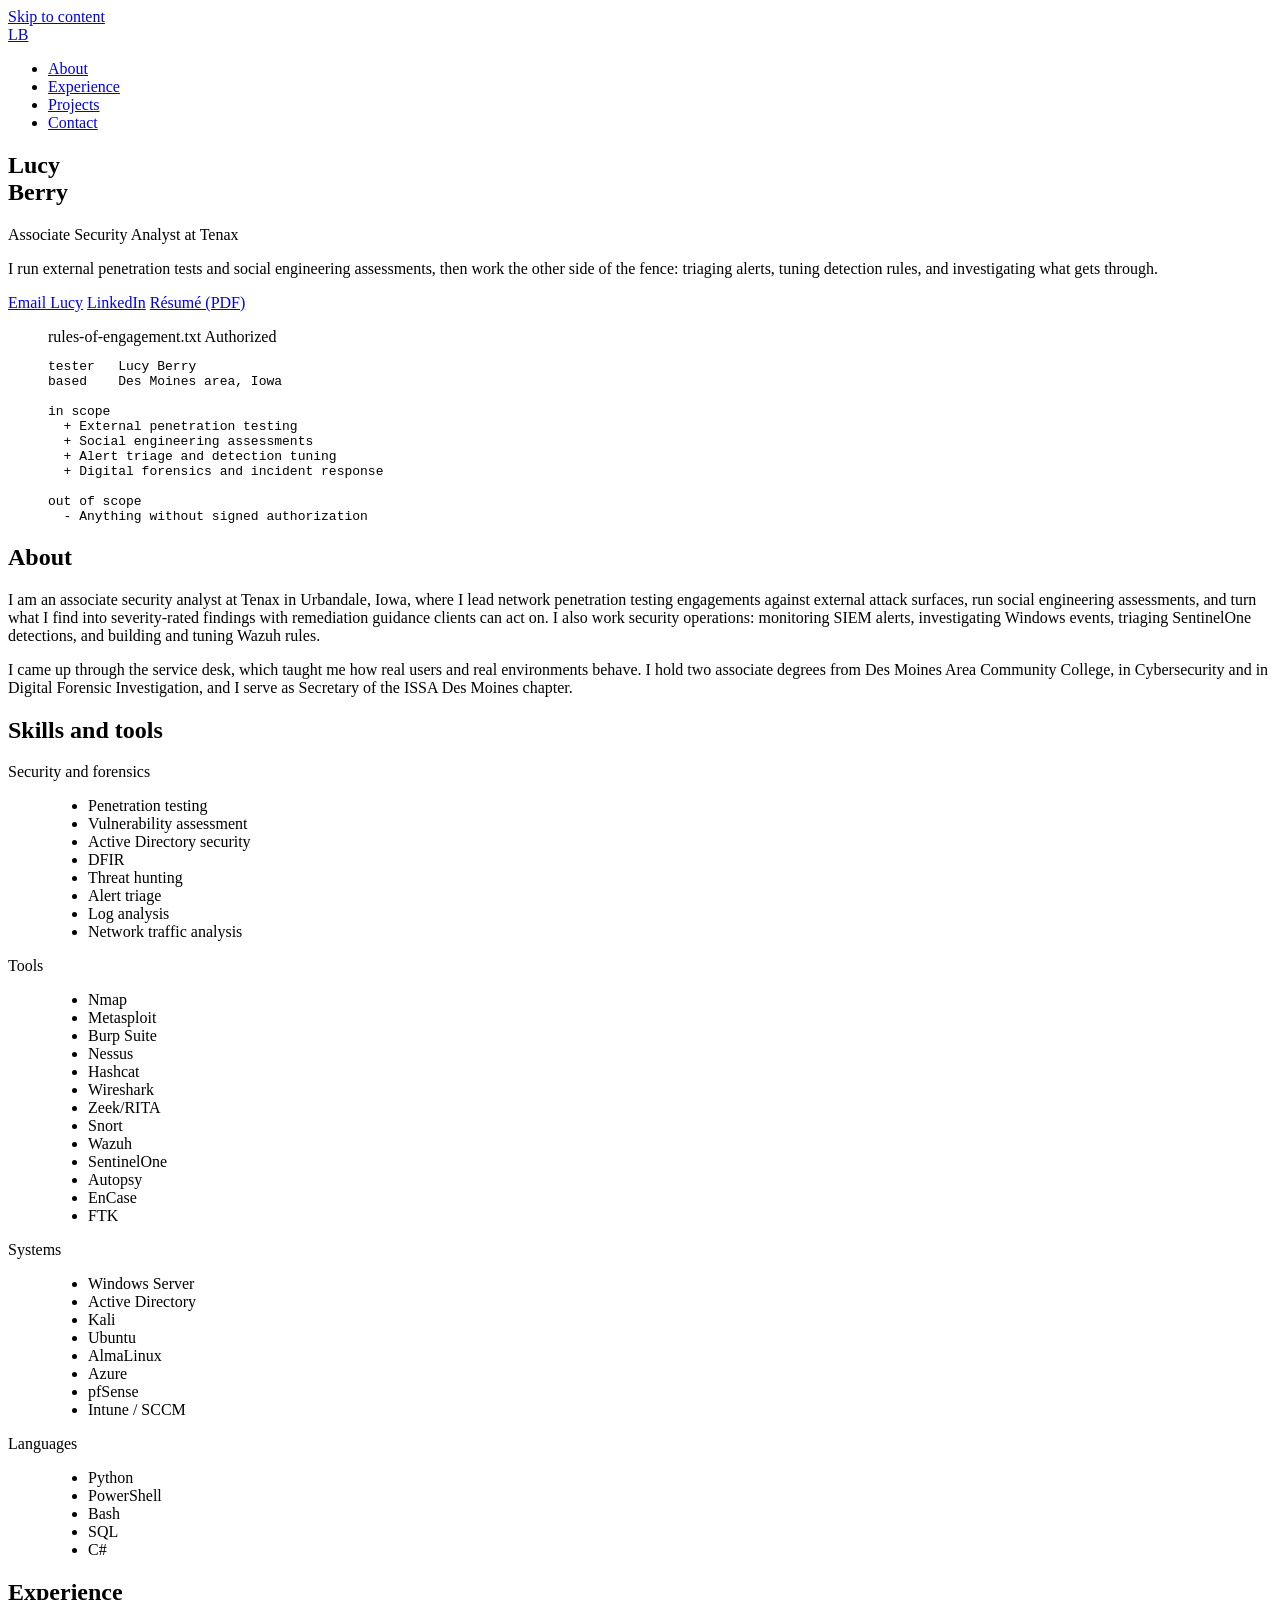
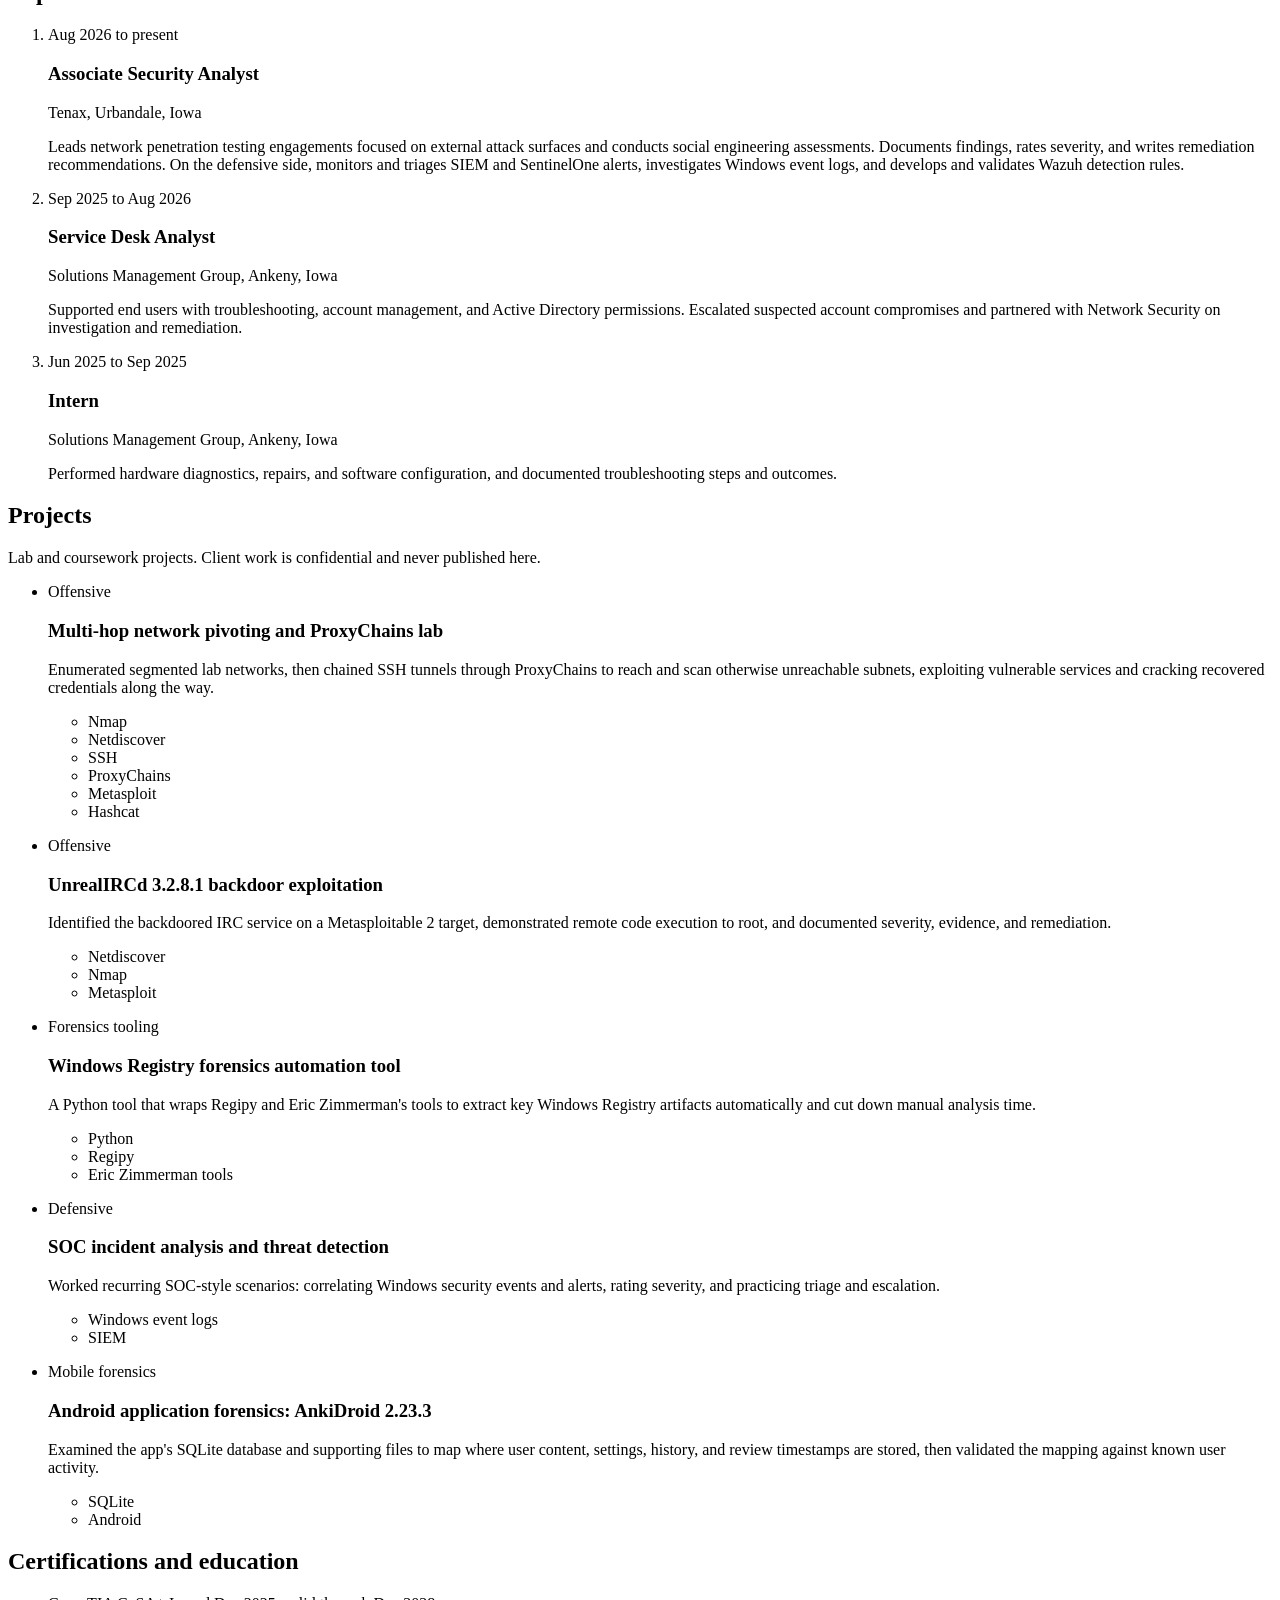
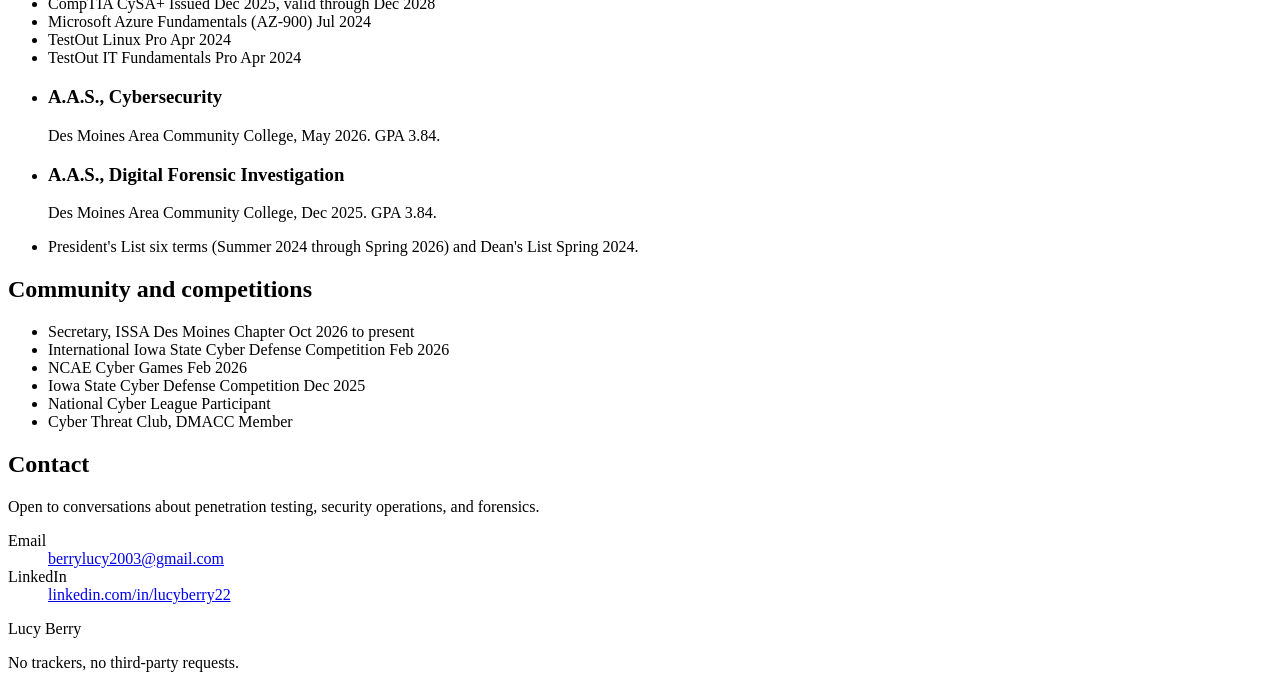
==== index.html @ f3d3736e "Add files via upload" ====
<!doctype html>
<html lang="en">
<head>
  <meta charset="utf-8">
  <meta name="viewport" content="width=device-width, initial-scale=1">
  <!-- Security headers that GitHub Pages lets you set via meta. frame-ancestors is ignored in meta, so it is omitted. -->
  <meta http-equiv="Content-Security-Policy" content="default-src 'self'; img-src 'self' data:; style-src 'self'; script-src 'none'; font-src 'self'; base-uri 'none'; form-action 'none'; object-src 'none'">
  <meta name="referrer" content="strict-origin-when-cross-origin">
  <meta name="color-scheme" content="light">

  <title>Lucy Berry | Associate Security Analyst</title>
  <meta name="description" content="Lucy Berry is an associate security analyst in Iowa working across external penetration testing, social engineering assessments, SOC operations, and digital forensics.">
  <meta property="og:title" content="Lucy Berry | Associate Security Analyst">
  <meta property="og:description" content="External penetration testing, social engineering assessments, SOC operations, and digital forensics.">
  <meta property="og:type" content="website">
  <!-- EDIT: set to the live URL once published -->
  <meta property="og:url" content="https://lucy-berry.github.io/">

  <link rel="icon" href="assets/img/favicon.svg" type="image/svg+xml">
  <link rel="preload" href="assets/fonts/schibsted-grotesk-latin-wght-normal.woff2" as="font" type="font/woff2" crossorigin>
  <link rel="stylesheet" href="assets/css/style.css">
</head>
<body>
  <a class="skip" href="#main">Skip to content</a>

  <header class="site-header">
    <div class="wrap header-inner">
      <a class="wordmark" href="#top" aria-label="Lucy Berry, home">LB</a>
      <nav aria-label="Primary">
        <ul class="nav">
          <li><a href="#about">About</a></li>
          <li><a href="#experience">Experience</a></li>
          <li><a href="#projects">Projects</a></li>
          <li><a href="#contact">Contact</a></li>
        </ul>
      </nav>
    </div>
  </header>

  <main id="main">
    <!-- HERO -->
    <section class="hero" id="top">
      <div class="wrap hero-grid">
        <div class="hero-copy">
          <h1 class="name">Lucy<br>Berry</h1>
          <p class="role">Associate Security Analyst at Tenax</p>
          <p class="lede">I run external penetration tests and social engineering assessments, then work the other side of the fence: triaging alerts, tuning detection rules, and investigating what gets through.</p>
          <div class="actions">
            <a class="btn btn-primary" href="mailto:berrylucy2003@gmail.com">Email Lucy</a>
            <a class="btn" href="https://www.linkedin.com/in/lucyberry22" rel="noopener noreferrer">LinkedIn</a>
            <!-- EDIT: add a web version of the résumé as resume.pdf in the repository root (see README), or delete this button -->
            <a class="btn" href="resume.pdf">Résumé (PDF)</a>
          </div>
        </div>

        <!-- The scope block: the one signature element on the page -->
        <figure class="scope" aria-label="Scope of work">
          <figcaption class="scope-head">
            <span>rules-of-engagement.txt</span>
            <span class="scope-status">Authorized</span>
          </figcaption>
<pre class="scope-body"><span class="k">tester</span>   Lucy Berry
<span class="k">based</span>    Des Moines area, Iowa

<span class="k">in scope</span>
  + External penetration testing
  + Social engineering assessments
  + Alert triage and detection tuning
  + Digital forensics and incident response

<span class="k">out of scope</span>
  - Anything without signed authorization</pre>
        </figure>
      </div>
    </section>

    <!-- ABOUT -->
    <section class="section" id="about" aria-labelledby="about-h">
      <div class="wrap two-col">
        <h2 id="about-h">About</h2>
        <div class="prose">
          <p>I am an associate security analyst at Tenax in Urbandale, Iowa, where I lead network penetration testing engagements against external attack surfaces, run social engineering assessments, and turn what I find into severity-rated findings with remediation guidance clients can act on. I also work security operations: monitoring SIEM alerts, investigating Windows events, triaging SentinelOne detections, and building and tuning Wazuh rules.</p>
          <p>I came up through the service desk, which taught me how real users and real environments behave. I hold two associate degrees from Des Moines Area Community College, in Cybersecurity and in Digital Forensic Investigation, and I serve as Secretary of the ISSA Des Moines chapter.</p>
        </div>
      </div>
    </section>

    <!-- SKILLS -->
    <section class="section tint" id="skills" aria-labelledby="skills-h">
      <div class="wrap two-col">
        <h2 id="skills-h">Skills and tools</h2>
        <dl class="skills">
          <div>
            <dt>Security and forensics</dt>
            <dd>
              <ul class="tags">
                <li>Penetration testing</li><li>Vulnerability assessment</li><li>Active Directory security</li><li>DFIR</li><li>Threat hunting</li><li>Alert triage</li><li>Log analysis</li><li>Network traffic analysis</li>
              </ul>
            </dd>
          </div>
          <div>
            <dt>Tools</dt>
            <dd>
              <ul class="tags">
                <li>Nmap</li><li>Metasploit</li><li>Burp Suite</li><li>Nessus</li><li>Hashcat</li><li>Wireshark</li><li>Zeek/RITA</li><li>Snort</li><li>Wazuh</li><li>SentinelOne</li><li>Autopsy</li><li>EnCase</li><li>FTK</li>
              </ul>
            </dd>
          </div>
          <div>
            <dt>Systems</dt>
            <dd>
              <ul class="tags">
                <li>Windows Server</li><li>Active Directory</li><li>Kali</li><li>Ubuntu</li><li>AlmaLinux</li><li>Azure</li><li>pfSense</li><li>Intune / SCCM</li>
              </ul>
            </dd>
          </div>
          <div>
            <dt>Languages</dt>
            <dd>
              <ul class="tags">
                <li>Python</li><li>PowerShell</li><li>Bash</li><li>SQL</li><li>C#</li>
              </ul>
            </dd>
          </div>
        </dl>
      </div>
    </section>

    <!-- EXPERIENCE -->
    <section class="section" id="experience" aria-labelledby="exp-h">
      <div class="wrap two-col">
        <h2 id="exp-h">Experience</h2>
        <ol class="timeline">
          <li>
            <p class="when">Aug 2026 to present</p>
            <div>
              <h3>Associate Security Analyst</h3>
              <p class="where">Tenax, Urbandale, Iowa</p>
              <p>Leads network penetration testing engagements focused on external attack surfaces and conducts social engineering assessments. Documents findings, rates severity, and writes remediation recommendations. On the defensive side, monitors and triages SIEM and SentinelOne alerts, investigates Windows event logs, and develops and validates Wazuh detection rules.</p>
            </div>
          </li>
          <li>
            <p class="when">Sep 2025 to Aug 2026</p>
            <div>
              <h3>Service Desk Analyst</h3>
              <p class="where">Solutions Management Group, Ankeny, Iowa</p>
              <p>Supported end users with troubleshooting, account management, and Active Directory permissions. Escalated suspected account compromises and partnered with Network Security on investigation and remediation.</p>
            </div>
          </li>
          <li>
            <p class="when">Jun 2025 to Sep 2025</p>
            <div>
              <h3>Intern</h3>
              <p class="where">Solutions Management Group, Ankeny, Iowa</p>
              <p>Performed hardware diagnostics, repairs, and software configuration, and documented troubleshooting steps and outcomes.</p>
            </div>
          </li>
        </ol>
      </div>
    </section>

    <!-- PROJECTS -->
    <section class="section tint" id="projects" aria-labelledby="projects-h">
      <div class="wrap two-col">
        <div>
          <h2 id="projects-h">Projects</h2>
          <p class="note">Lab and coursework projects. Client work is confidential and never published here.</p>
        </div>
        <!-- EDIT: to link a project, wrap its <h3> text in <a href="...">. -->
        <ul class="projects">
          <li class="card">
            <p class="kind">Offensive</p>
            <h3>Multi-hop network pivoting and ProxyChains lab</h3>
            <p>Enumerated segmented lab networks, then chained SSH tunnels through ProxyChains to reach and scan otherwise unreachable subnets, exploiting vulnerable services and cracking recovered credentials along the way.</p>
            <ul class="tools"><li>Nmap</li><li>Netdiscover</li><li>SSH</li><li>ProxyChains</li><li>Metasploit</li><li>Hashcat</li></ul>
          </li>
          <li class="card">
            <p class="kind">Offensive</p>
            <h3>UnrealIRCd 3.2.8.1 backdoor exploitation</h3>
            <p>Identified the backdoored IRC service on a Metasploitable 2 target, demonstrated remote code execution to root, and documented severity, evidence, and remediation.</p>
            <ul class="tools"><li>Netdiscover</li><li>Nmap</li><li>Metasploit</li></ul>
          </li>
          <li class="card">
            <p class="kind">Forensics tooling</p>
            <h3>Windows Registry forensics automation tool</h3>
            <p>A Python tool that wraps Regipy and Eric Zimmerman's tools to extract key Windows Registry artifacts automatically and cut down manual analysis time.</p>
            <ul class="tools"><li>Python</li><li>Regipy</li><li>Eric Zimmerman tools</li></ul>
          </li>
          <li class="card">
            <p class="kind">Defensive</p>
            <h3>SOC incident analysis and threat detection</h3>
            <p>Worked recurring SOC-style scenarios: correlating Windows security events and alerts, rating severity, and practicing triage and escalation.</p>
            <ul class="tools"><li>Windows event logs</li><li>SIEM</li></ul>
          </li>
          <li class="card">
            <p class="kind">Mobile forensics</p>
            <h3>Android application forensics: AnkiDroid 2.23.3</h3>
            <p>Examined the app's SQLite database and supporting files to map where user content, settings, history, and review timestamps are stored, then validated the mapping against known user activity.</p>
            <ul class="tools"><li>SQLite</li><li>Android</li></ul>
          </li>
        </ul>
      </div>
    </section>

    <!-- CREDENTIALS -->
    <section class="section" id="credentials" aria-labelledby="cred-h">
      <div class="wrap two-col">
        <h2 id="cred-h">Certifications and education</h2>
        <div class="stack">
          <ul class="certs">
            <li>
              <span class="cert-name">CompTIA CySA+</span>
              <span class="cert-meta">Issued Dec 2025, valid through Dec 2028</span>
            </li>
            <li>
              <span class="cert-name">Microsoft Azure Fundamentals (AZ-900)</span>
              <span class="cert-meta">Jul 2024</span>
            </li>
            <li>
              <span class="cert-name">TestOut Linux Pro</span>
              <span class="cert-meta">Apr 2024</span>
            </li>
            <li>
              <span class="cert-name">TestOut IT Fundamentals Pro</span>
              <span class="cert-meta">Apr 2024</span>
            </li>
          </ul>

          <ul class="edu">
            <li>
              <h3>A.A.S., Cybersecurity</h3>
              <p class="where">Des Moines Area Community College, May 2026. GPA 3.84.</p>
            </li>
            <li>
              <h3>A.A.S., Digital Forensic Investigation</h3>
              <p class="where">Des Moines Area Community College, Dec 2025. GPA 3.84.</p>
            </li>
            <li>
              <p class="honors">President's List six terms (Summer 2024 through Spring 2026) and Dean's List Spring 2024.</p>
            </li>
          </ul>
        </div>
      </div>
    </section>

    <!-- COMMUNITY -->
    <section class="section tint" id="community" aria-labelledby="community-h">
      <div class="wrap two-col">
        <h2 id="community-h">Community and competitions</h2>
        <ul class="certs">
          <li>
            <span class="cert-name">Secretary, ISSA Des Moines Chapter</span>
            <span class="cert-meta">Oct 2026 to present</span>
          </li>
          <li>
            <span class="cert-name">International Iowa State Cyber Defense Competition</span>
            <span class="cert-meta">Feb 2026</span>
          </li>
          <li>
            <span class="cert-name">NCAE Cyber Games</span>
            <span class="cert-meta">Feb 2026</span>
          </li>
          <li>
            <span class="cert-name">Iowa State Cyber Defense Competition</span>
            <span class="cert-meta">Dec 2025</span>
          </li>
          <li>
            <span class="cert-name">National Cyber League</span>
            <span class="cert-meta">Participant</span>
          </li>
          <li>
            <span class="cert-name">Cyber Threat Club, DMACC</span>
            <span class="cert-meta">Member</span>
          </li>
        </ul>
      </div>
    </section>

    <!-- CONTACT -->
    <section class="section contact" id="contact" aria-labelledby="contact-h">
      <div class="wrap two-col">
        <h2 id="contact-h">Contact</h2>
        <div>
          <p class="contact-lede">Open to conversations about penetration testing, security operations, and forensics.</p>
          <dl class="links">
            <div><dt>Email</dt><dd><a href="mailto:berrylucy2003@gmail.com">berrylucy2003@gmail.com</a></dd></div>
            <div><dt>LinkedIn</dt><dd><a href="https://www.linkedin.com/in/lucyberry22" rel="noopener noreferrer">linkedin.com/in/lucyberry22</a></dd></div>
          </dl>
        </div>
      </div>
    </section>
  </main>

  <footer class="site-footer">
    <div class="wrap footer-inner">
      <p>Lucy Berry</p>
      <p>No trackers, no third-party requests.</p>
    </div>
  </footer>
</body>
</html>
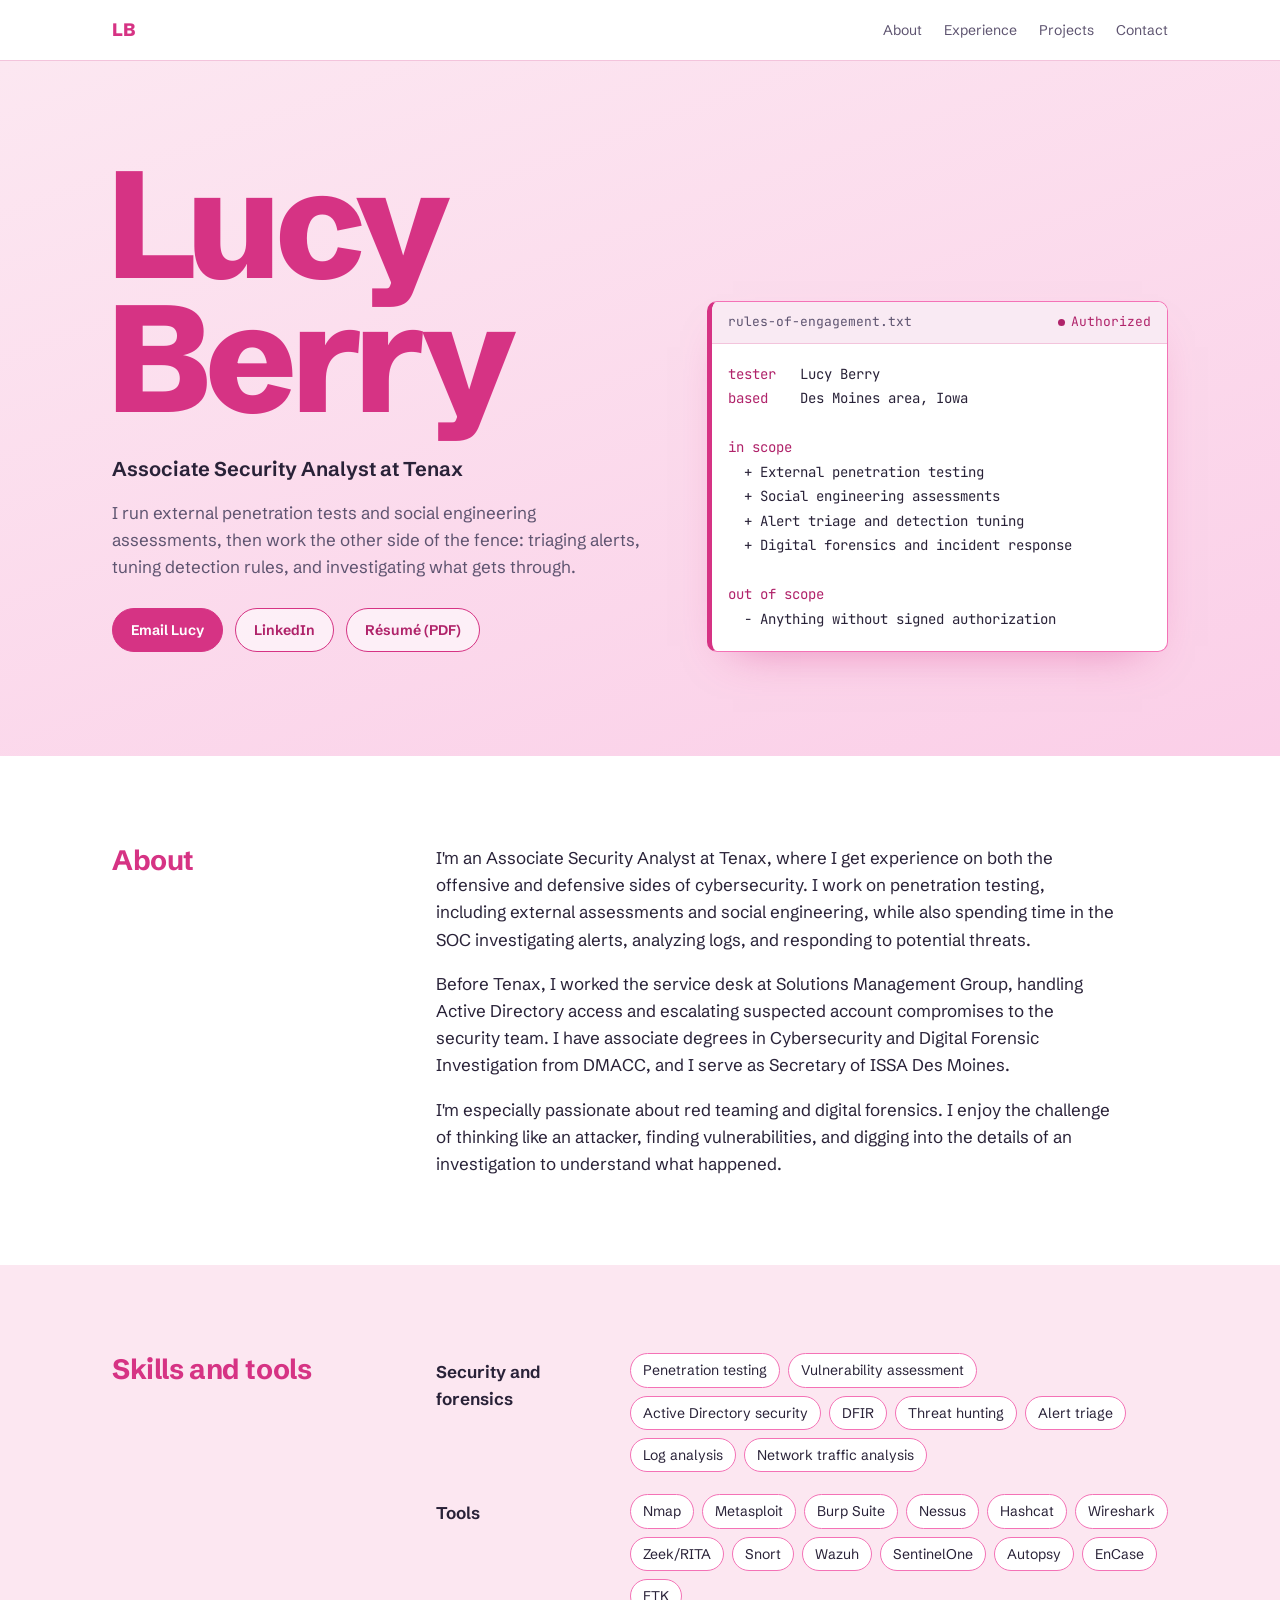
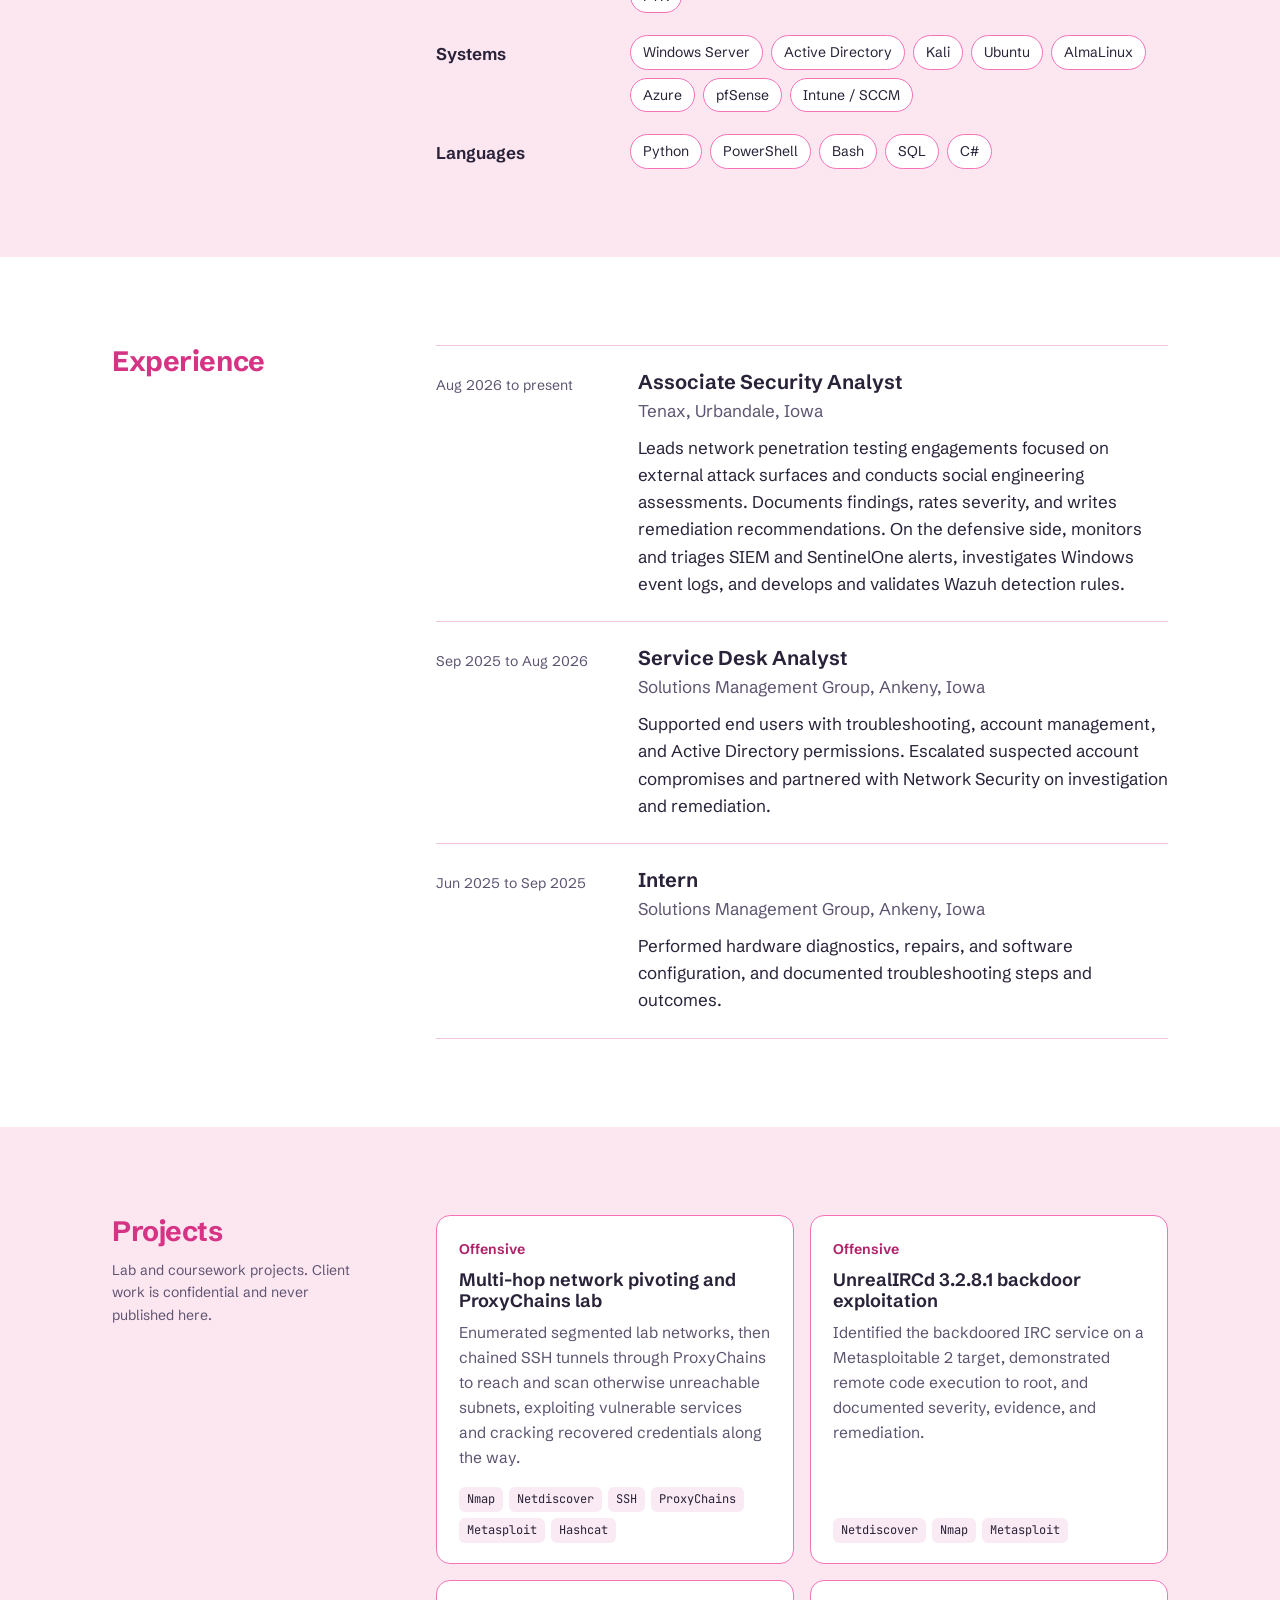
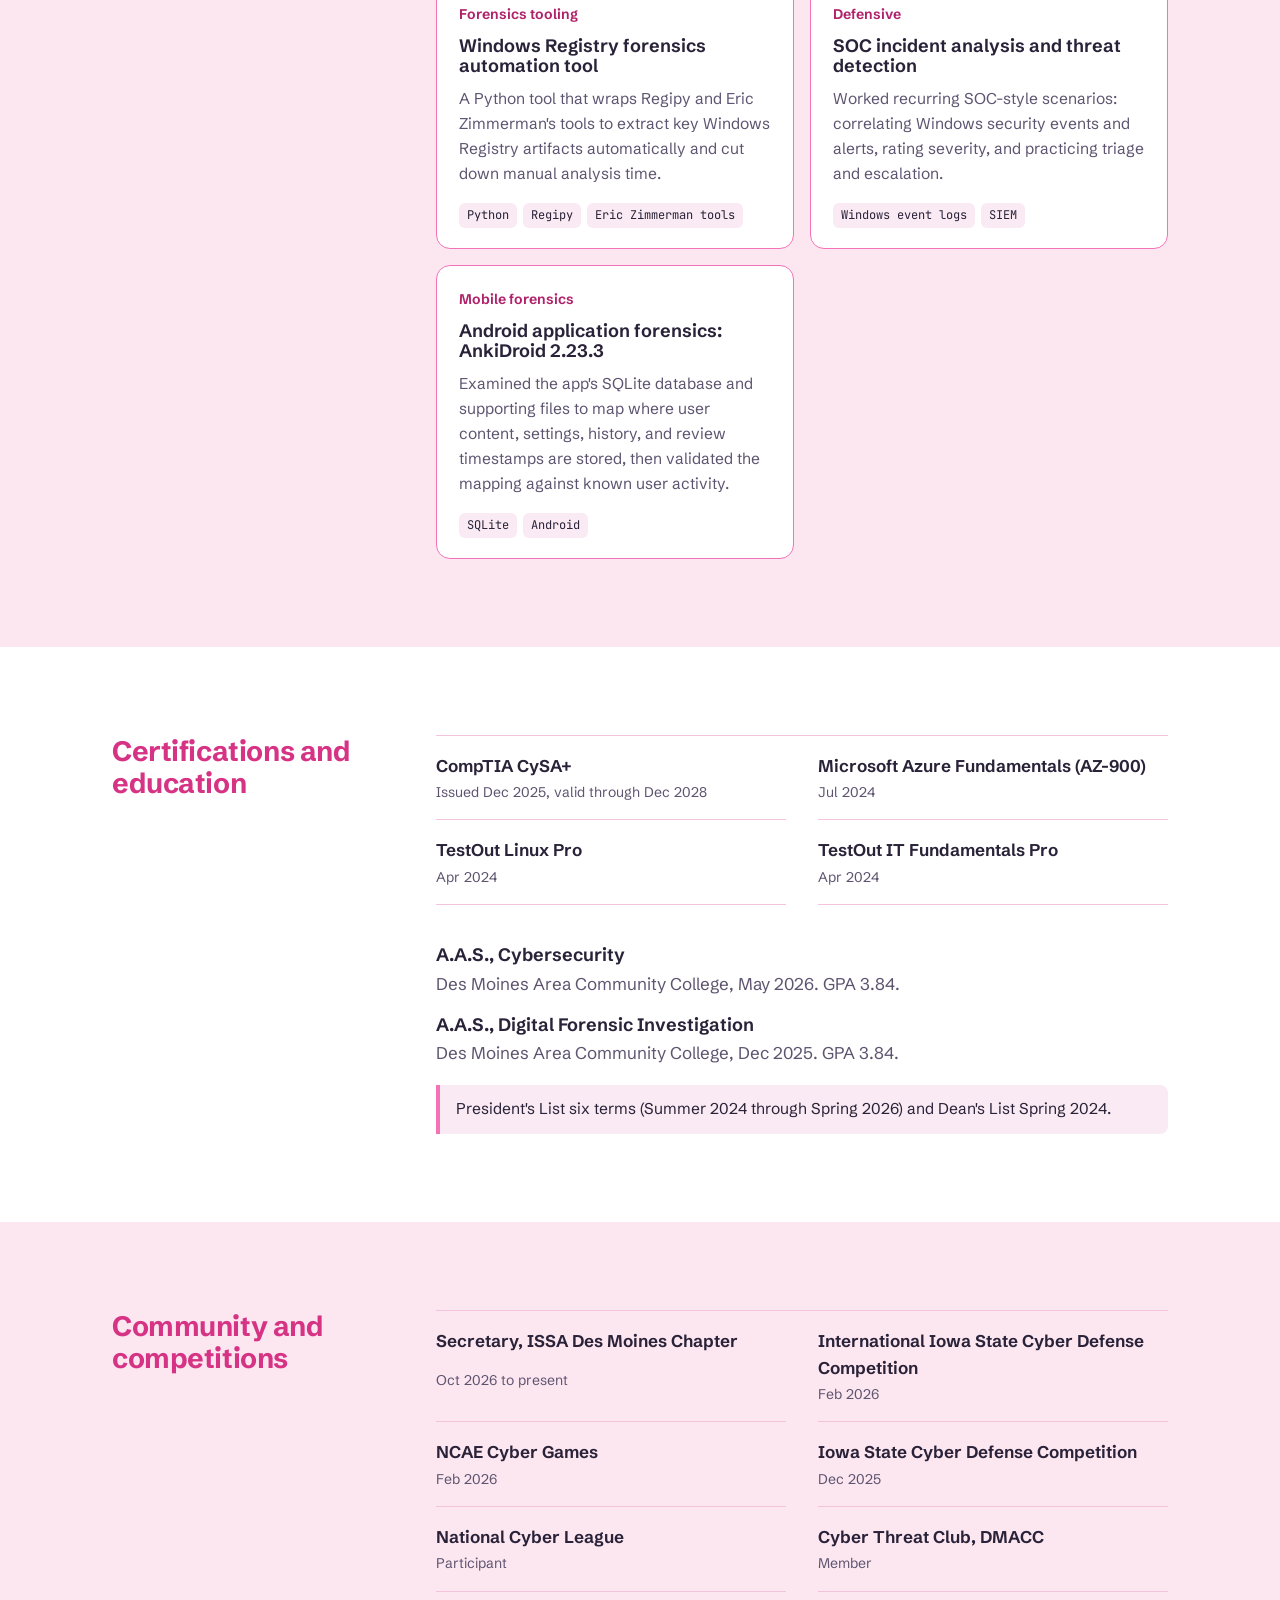
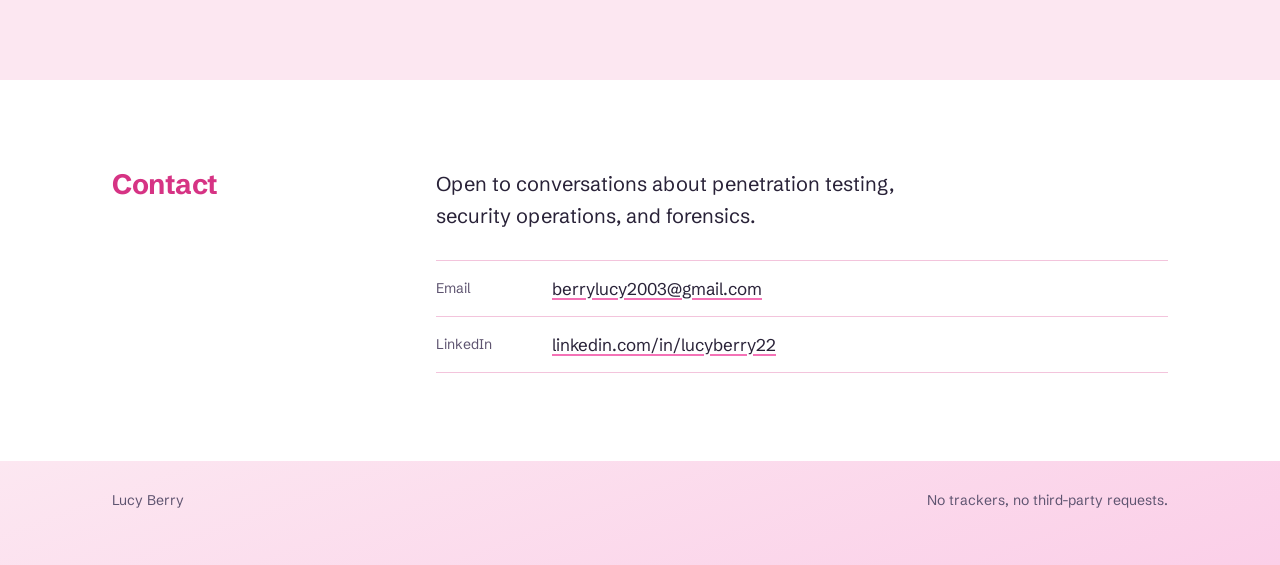
==== commit 00b09abc: "Update index.html" ====
--- a/index.html
+++ b/index.html
@@ -79,8 +79,9 @@
       <div class="wrap two-col">
         <h2 id="about-h">About</h2>
         <div class="prose">
-          <p>I am an associate security analyst at Tenax in Urbandale, Iowa, where I lead network penetration testing engagements against external attack surfaces, run social engineering assessments, and turn what I find into severity-rated findings with remediation guidance clients can act on. I also work security operations: monitoring SIEM alerts, investigating Windows events, triaging SentinelOne detections, and building and tuning Wazuh rules.</p>
-          <p>I came up through the service desk, which taught me how real users and real environments behave. I hold two associate degrees from Des Moines Area Community College, in Cybersecurity and in Digital Forensic Investigation, and I serve as Secretary of the ISSA Des Moines chapter.</p>
+          <p>I'm an Associate Security Analyst at Tenax, where I get experience on both the offensive and defensive sides of cybersecurity. I work on penetration testing, including external assessments and social engineering, while also spending time in the SOC investigating alerts, analyzing logs, and responding to potential threats.</p>
+          <p>Before Tenax, I worked the service desk at Solutions Management Group, handling Active Directory access and escalating suspected account compromises to the security team. I have associate degrees in Cybersecurity and Digital Forensic Investigation from DMACC, and I serve as Secretary of ISSA Des Moines.</p>
+          <p>I'm especially passionate about red teaming and digital forensics. I enjoy the challenge of thinking like an attacker, finding vulnerabilities, and digging into the details of an investigation to understand what happened.</p>
         </div>
       </div>
     </section>
--- a/assets/css/style.css
+++ b/assets/css/style.css
@@ -0,0 +1,244 @@
+/* Self-hosted fonts (SIL Open Font License, see assets/fonts) */
+@font-face {
+  font-family: "Schibsted Grotesk";
+  src: url("../fonts/schibsted-grotesk-latin-wght-normal.woff2") format("woff2");
+  font-weight: 400 900;
+  font-style: normal;
+  font-display: swap;
+}
+@font-face {
+  font-family: "JetBrains Mono";
+  src: url("../fonts/jetbrains-mono-latin-400-normal.woff2") format("woff2");
+  font-weight: 400;
+  font-style: normal;
+  font-display: swap;
+}
+
+/* Tokens: Lucy's palette */
+:root {
+  --bg: #ffffff;          /* main background */
+  --bg-tint: #fce7f1;     /* light pink background */
+  --card: #f9eaf3;        /* card background */
+  --pink: #d63384;        /* main pink, headings (large text only, 4.5:1 on white) */
+  --pink-deep: #b0236a;   /* darker shade of the main pink for small text on tinted backgrounds (5.4:1) */
+  --pink-line: #f472b6;   /* pink accent, borders */
+  --ink: #292238;         /* dark text */
+  --muted: #5e5470;       /* secondary text, derived from dark text (6:1 on light pink) */
+  --hero-grad: linear-gradient(160deg, #fce7f1 0%, #fbcfe8 100%);
+  --rule: #f3c4dc;        /* soft divider between pink-line and background */
+
+  --sans: "Schibsted Grotesk", ui-sans-serif, system-ui, sans-serif;
+  --mono: "JetBrains Mono", ui-monospace, "SF Mono", Menlo, monospace;
+
+  --step--1: 0.875rem;
+  --step-0: 1.0625rem;
+  --step-1: 1.25rem;
+  --step-2: 1.75rem;
+  --step-hero: clamp(4rem, 13vw, 9.5rem);
+
+  --gutter: 16px;
+  --max: 1120px;
+  color-scheme: light;
+}
+
+/* Base */
+*, *::before, *::after { box-sizing: border-box; }
+html { scroll-behavior: smooth; -webkit-text-size-adjust: 100%; }
+@media (prefers-reduced-motion: reduce) { html { scroll-behavior: auto; } }
+
+body {
+  margin: 0;
+  background: var(--bg);
+  color: var(--ink);
+  font-family: var(--sans);
+  font-size: var(--step-0);
+  line-height: 1.6;
+  text-rendering: optimizeLegibility;
+}
+
+h1, h2, h3 { margin: 0; line-height: 1.15; font-weight: 700; }
+h2 { font-size: var(--step-2); letter-spacing: -0.015em; color: var(--pink); }
+h3 { font-size: var(--step-1); font-weight: 650; }
+p { margin: 0 0 1em; }
+p:last-child { margin-bottom: 0; }
+ul, ol { margin: 0; padding: 0; list-style: none; }
+
+a { color: inherit; text-decoration-color: var(--pink-line); text-underline-offset: 0.2em; text-decoration-thickness: 2px; }
+a:hover { color: var(--pink-deep); text-decoration-color: currentColor; }
+:focus-visible { outline: 2px solid var(--pink-deep); outline-offset: 3px; border-radius: 2px; }
+
+.wrap { width: 100%; max-width: var(--max); margin: 0 auto; padding: 0 var(--gutter); }
+@media (min-width: 720px) { :root { --gutter: 32px; } }
+
+.skip {
+  position: absolute; left: var(--gutter); top: -100px;
+  background: var(--ink); color: #fff; padding: 8px 12px; z-index: 10;
+}
+.skip:focus { top: 8px; }
+
+/* Header */
+.site-header {
+  position: sticky; top: 0; z-index: 5;
+  background: color-mix(in srgb, var(--bg) 85%, transparent);
+  backdrop-filter: blur(8px);
+  border-bottom: 1px solid var(--rule);
+}
+.header-inner { display: flex; align-items: center; gap: 24px; height: 60px; }
+.wordmark { font-weight: 800; font-size: 1.125rem; letter-spacing: -0.02em; text-decoration: none; color: var(--pink); }
+.header-inner > nav { margin-left: auto; }
+.nav { display: flex; gap: 22px; font-size: var(--step--1); }
+.nav a { text-decoration: none; color: var(--muted); }
+.nav a:hover { color: var(--pink-deep); }
+@media (max-width: 420px) { .nav { gap: 14px; } }
+
+/* Hero */
+.hero { padding: 56px 0 72px; background: var(--hero-grad); }
+.hero-grid { display: grid; gap: 48px; align-items: end; }
+@media (min-width: 900px) {
+  .hero { padding: 96px 0 104px; }
+  .hero-grid { grid-template-columns: 1.15fr 1fr; gap: 64px; }
+}
+.name {
+  font-size: var(--step-hero);
+  font-weight: 800;
+  line-height: 0.88;
+  letter-spacing: -0.045em;
+  margin-left: -0.04em;
+  color: var(--pink);
+}
+.role { margin-top: 28px; margin-bottom: 14px; font-size: var(--step-1); font-weight: 650; }
+.lede { color: var(--muted); max-width: 34em; }
+.actions { display: flex; flex-wrap: wrap; gap: 12px; margin-top: 28px; }
+.btn {
+  display: inline-flex; align-items: center; min-height: 44px; padding: 0 18px;
+  border: 1.5px solid var(--pink); border-radius: 999px;
+  background: rgba(255, 255, 255, 0.6);
+  font-weight: 650; font-size: var(--step--1); text-decoration: none; color: var(--pink-deep);
+}
+.btn:hover { background: #fff; color: var(--pink-deep); }
+.btn-primary { background: var(--pink); border-color: var(--pink); color: #fff; }
+.btn-primary:hover { background: var(--pink-deep); border-color: var(--pink-deep); color: #fff; }
+
+/* Scope block, the signature element */
+.scope {
+  margin: 0;
+  background: var(--bg);
+  border: 1px solid var(--pink-line);
+  border-left: 5px solid var(--pink);
+  border-radius: 10px;
+  font-family: var(--mono);
+  font-size: 0.875rem;
+  box-shadow: 0 20px 44px -26px rgba(214, 51, 132, 0.55);
+  min-width: 0;
+  overflow: hidden;
+}
+.scope-head {
+  display: flex; justify-content: space-between; align-items: center; gap: 12px;
+  padding: 10px 16px; border-bottom: 1px solid var(--rule);
+  background: var(--card);
+  color: var(--muted); font-size: 0.8125rem;
+}
+.scope-status { color: var(--pink-deep); display: inline-flex; align-items: center; gap: 6px; }
+.scope-status::before { content: ""; width: 7px; height: 7px; border-radius: 50%; background: currentColor; }
+.scope-body {
+  margin: 0; padding: 18px 16px 20px;
+  font: inherit; line-height: 1.75; white-space: pre-wrap; overflow-wrap: anywhere;
+}
+.scope-body .k { color: var(--pink-deep); }
+@media (max-width: 480px) {
+  .scope { font-size: 0.75rem; }
+  .scope-body { padding: 16px 12px 18px; }
+  .scope-head { padding: 10px 12px; }
+}
+
+/* Sections */
+.section { padding: 64px 0; }
+.section.tint { background: var(--bg-tint); }
+@media (min-width: 900px) { .section { padding: 88px 0; } }
+.two-col { display: grid; gap: 24px 64px; }
+@media (min-width: 900px) {
+  .two-col { grid-template-columns: 260px 1fr; }
+  .two-col > h2, .two-col > div:first-child:not(.prose) { position: sticky; top: 100px; align-self: start; }
+}
+.prose { max-width: 40em; }
+.note { color: var(--muted); font-size: var(--step--1); margin-top: 12px; max-width: 22em; }
+
+/* Skills */
+.skills { margin: 0; display: grid; gap: 22px; }
+.skills > div { display: grid; gap: 10px; }
+@media (min-width: 640px) { .skills > div { grid-template-columns: 170px 1fr; gap: 24px; } }
+.skills dt { font-weight: 650; padding-top: 5px; }
+.skills dd { margin: 0; }
+.tags { display: flex; flex-wrap: wrap; gap: 8px; }
+.tags li {
+  padding: 5px 12px; border-radius: 999px;
+  background: var(--bg); border: 1px solid var(--pink-line);
+  font-size: var(--step--1);
+}
+
+/* Timeline */
+.timeline { border-top: 1px solid var(--rule); }
+.timeline li { display: grid; gap: 6px 32px; padding: 24px 0; border-bottom: 1px solid var(--rule); }
+@media (min-width: 640px) { .timeline li { grid-template-columns: 170px 1fr; } }
+.when { color: var(--muted); font-size: var(--step--1); margin: 0; padding-top: 4px; font-variant-numeric: tabular-nums; }
+.where { color: var(--muted); margin: 4px 0 10px; }
+.timeline li p:not(.when):not(.where) { max-width: 40em; }
+
+/* Projects */
+.projects { display: grid; gap: 16px; }
+@media (min-width: 720px) { .projects { grid-template-columns: 1fr 1fr; } }
+.card {
+  background: var(--bg);
+  border: 1px solid var(--pink-line);
+  border-radius: 14px;
+  padding: 22px 22px 20px;
+  display: flex; flex-direction: column; gap: 10px;
+}
+.card h3 { font-size: 1.125rem; }
+.card > p:not(.kind) { color: var(--muted); font-size: 0.975rem; margin: 0; }
+.kind { color: var(--pink-deep); font-size: var(--step--1); font-weight: 650; margin: 0; }
+.tools { display: flex; flex-wrap: wrap; gap: 6px; margin-top: auto; padding-top: 6px; }
+.tools li {
+  font-family: var(--mono); font-size: 0.75rem;
+  background: var(--card); color: var(--ink);
+  padding: 3px 8px; border-radius: 6px;
+}
+
+/* Certifications, community */
+.stack { display: grid; gap: 40px; }
+.certs { display: grid; border-top: 1px solid var(--rule); }
+@media (min-width: 640px) { .certs { grid-template-columns: 1fr 1fr; column-gap: 32px; } }
+.certs li { padding: 16px 0; border-bottom: 1px solid var(--rule); display: grid; gap: 2px; }
+.cert-name { font-weight: 650; }
+.cert-meta { color: var(--muted); font-size: var(--step--1); }
+
+.edu { display: grid; gap: 18px; }
+.edu h3 { font-size: 1.125rem; }
+.edu .where { margin-bottom: 0; }
+.honors {
+  background: var(--card); border-left: 4px solid var(--pink-line);
+  padding: 12px 16px; border-radius: 0 8px 8px 0; font-size: 0.975rem;
+}
+
+/* Contact */
+.contact-lede { font-size: var(--step-1); max-width: 26em; margin-bottom: 28px; }
+.links { margin: 0; border-top: 1px solid var(--rule); }
+.links > div { display: grid; grid-template-columns: 100px 1fr; gap: 16px; padding: 14px 0; border-bottom: 1px solid var(--rule); }
+.links dt { color: var(--muted); font-size: var(--step--1); padding-top: 2px; }
+.links dd { margin: 0; overflow-wrap: anywhere; }
+
+/* Footer */
+.site-footer { background: var(--hero-grad); padding: 28px 0 40px; color: var(--muted); font-size: var(--step--1); }
+.footer-inner { display: flex; flex-wrap: wrap; justify-content: space-between; gap: 8px 24px; }
+
+/* 404 */
+.notfound { min-height: 70vh; display: grid; align-content: center; gap: 20px; padding: 64px 0; }
+.notfound .name { font-size: clamp(3.5rem, 12vw, 8rem); }
+
+/* Print */
+@media print {
+  .site-header, .actions, .skip { display: none; }
+  .hero, .section.tint, .site-footer { background: #fff; }
+  .section, .hero { padding: 24px 0; }
+  .two-col > h2 { position: static; }
+}
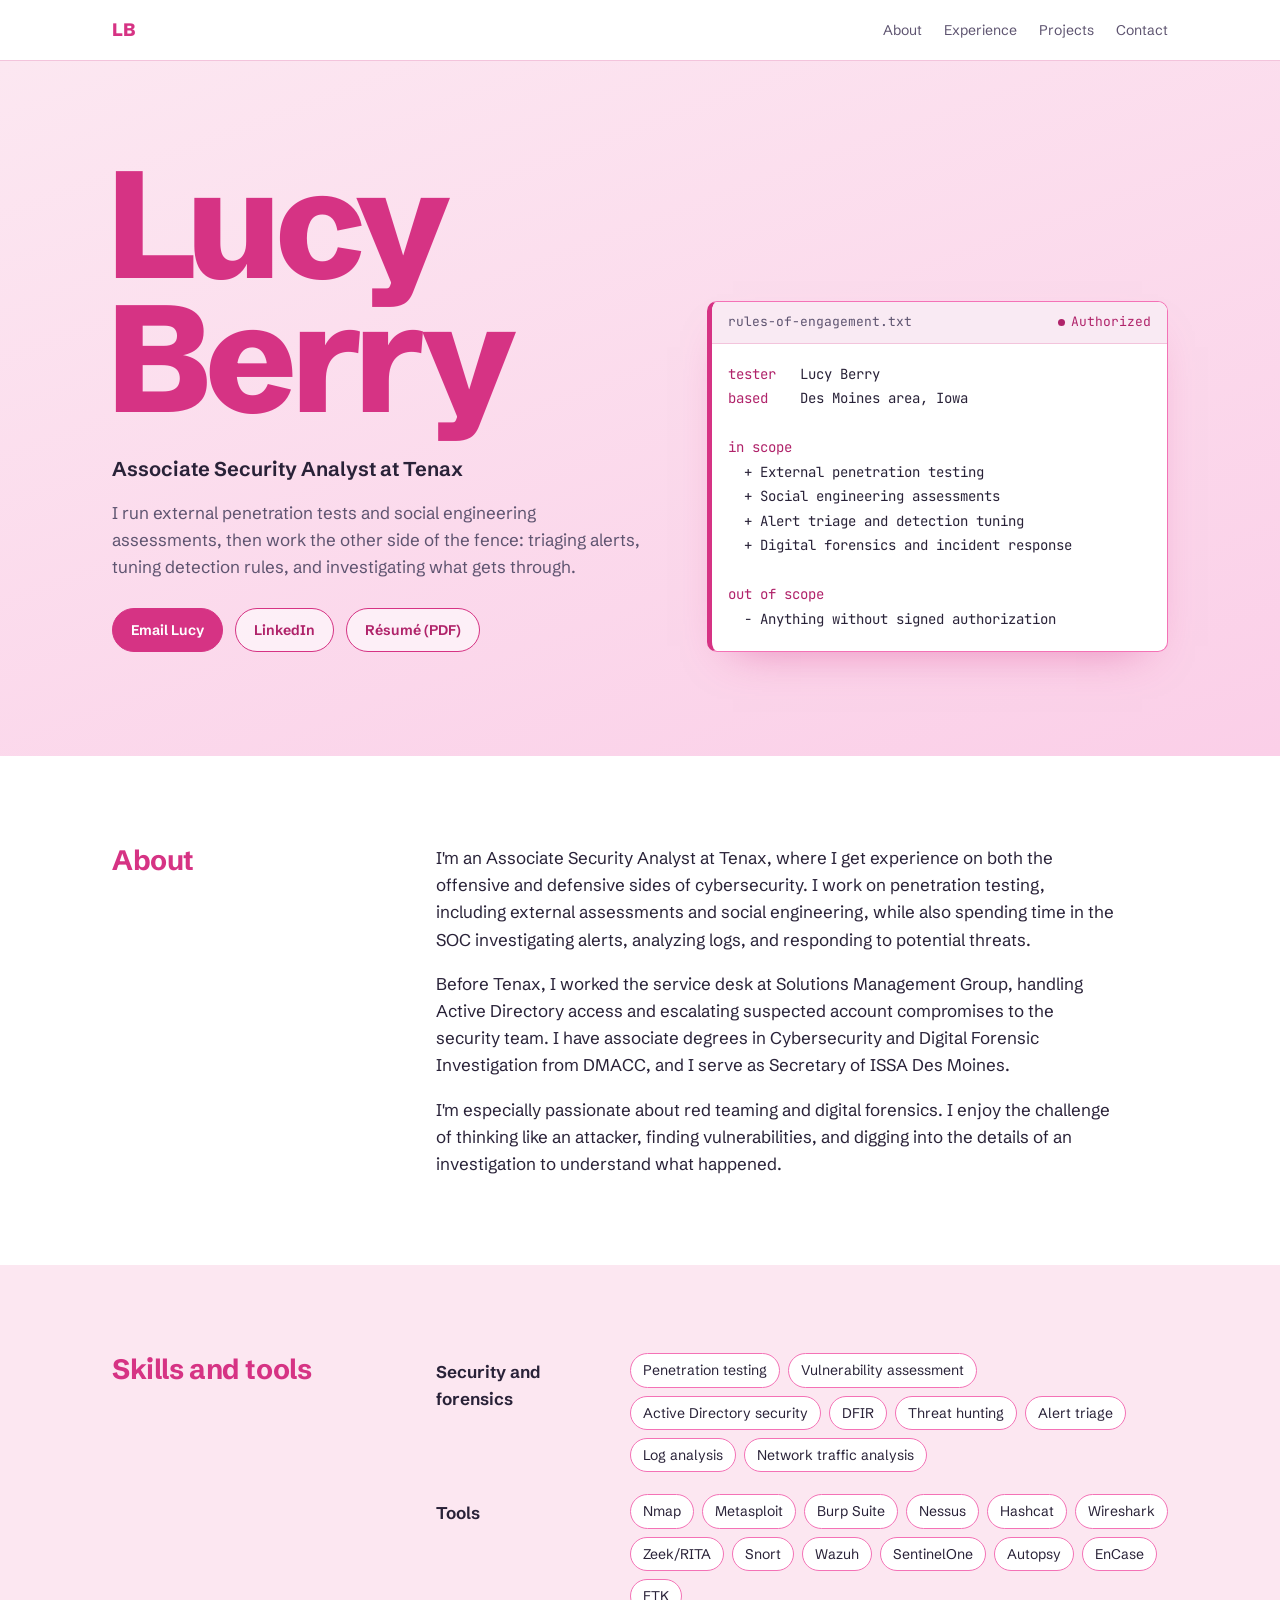
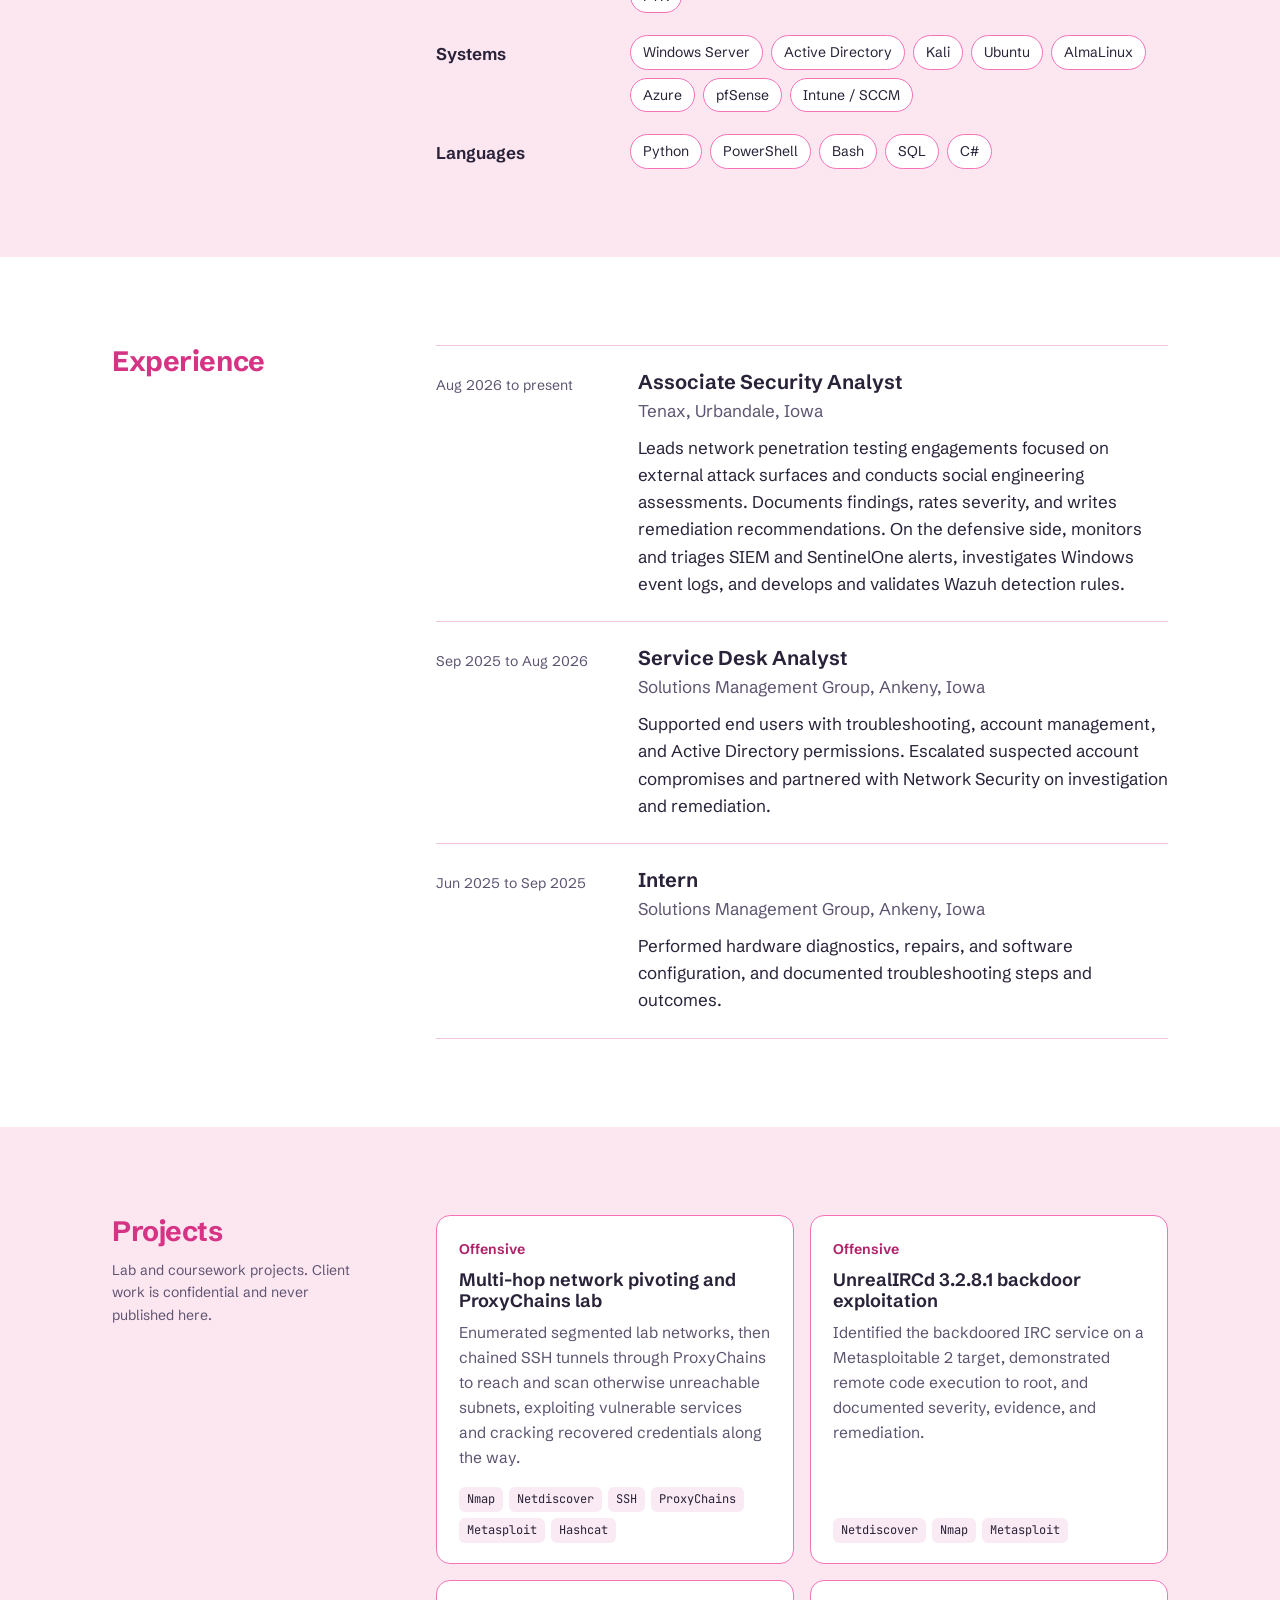
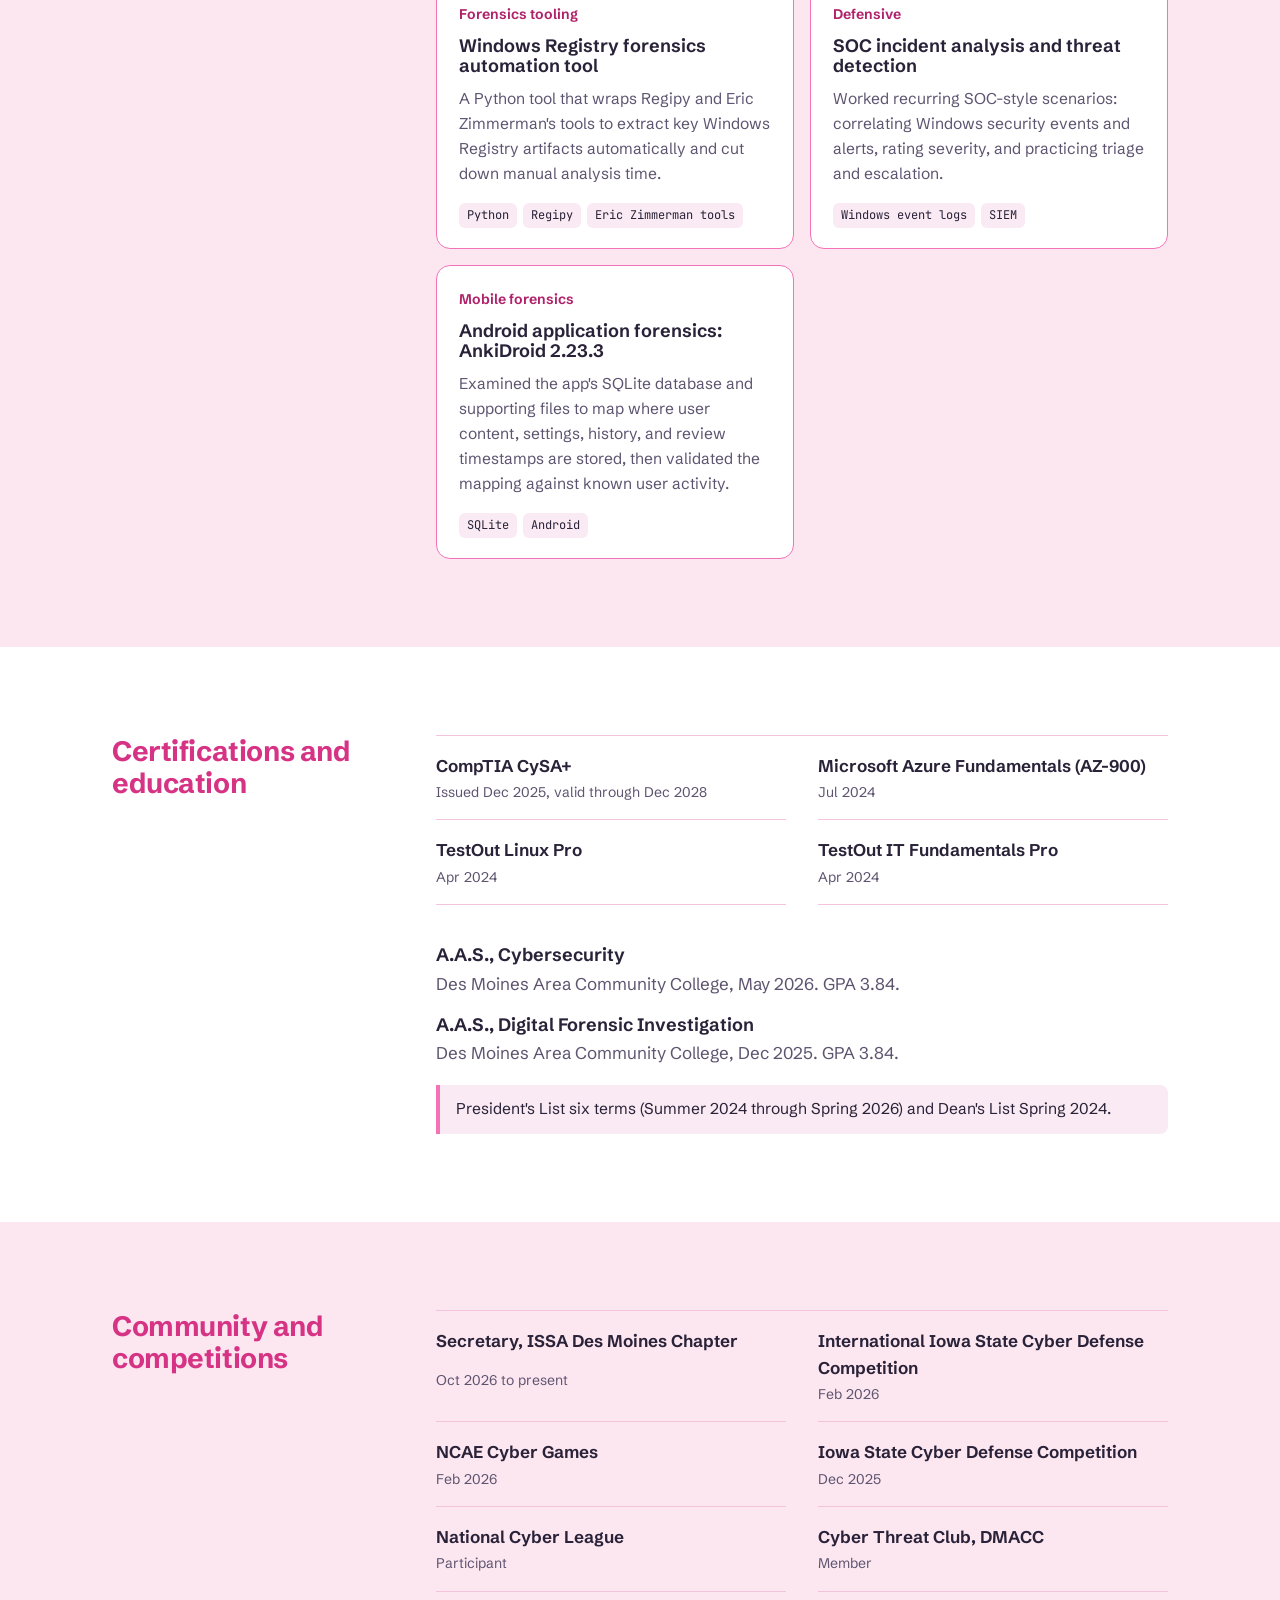
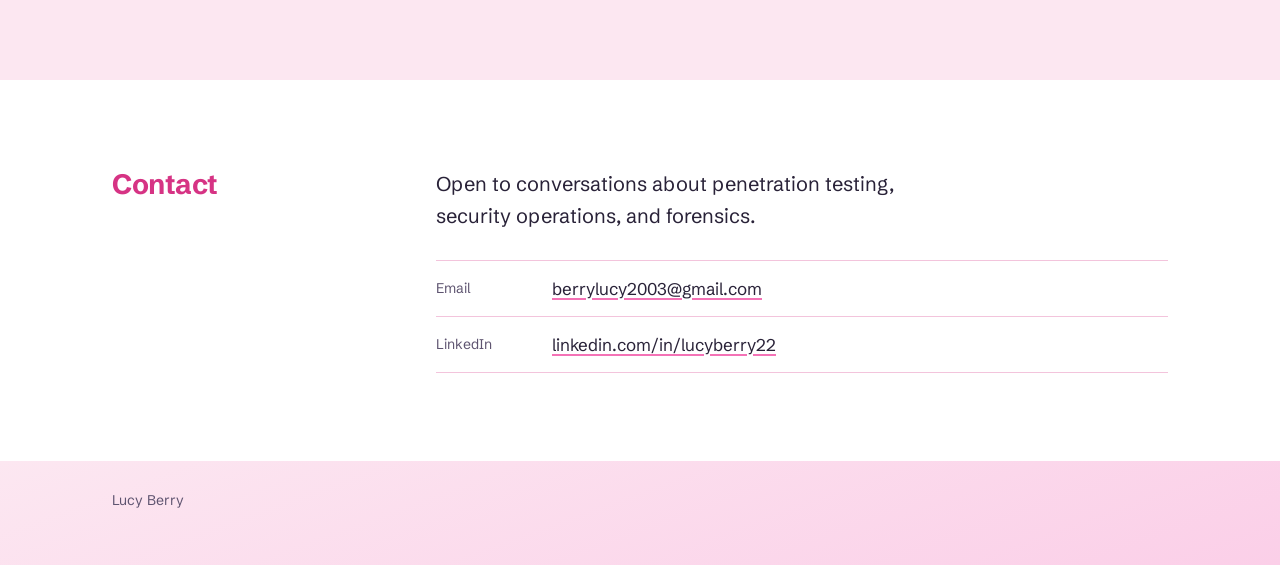
==== commit 0b7b3f8b: "Update index.html" ====
--- a/index.html
+++ b/index.html
@@ -295,7 +295,7 @@
   <footer class="site-footer">
     <div class="wrap footer-inner">
       <p>Lucy Berry</p>
-      <p>No trackers, no third-party requests.</p>
+      <p></p>
     </div>
   </footer>
 </body>
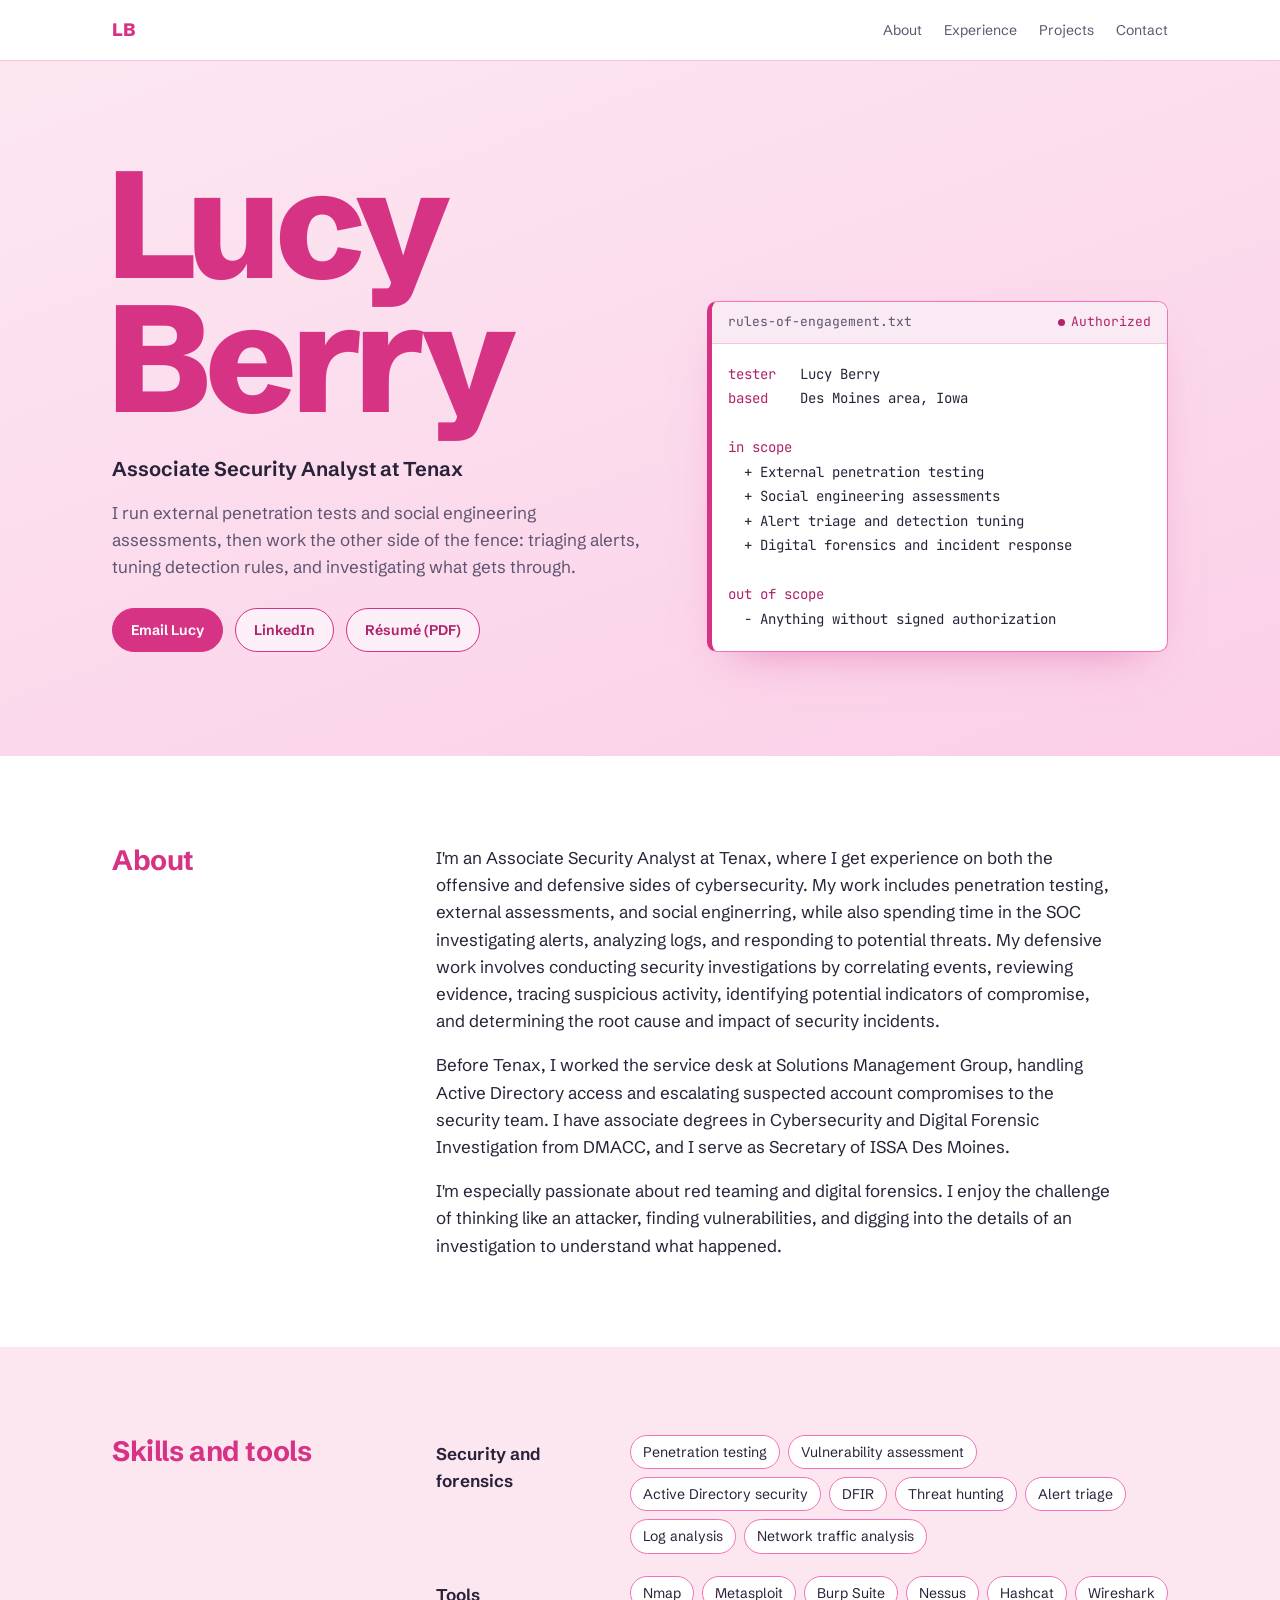
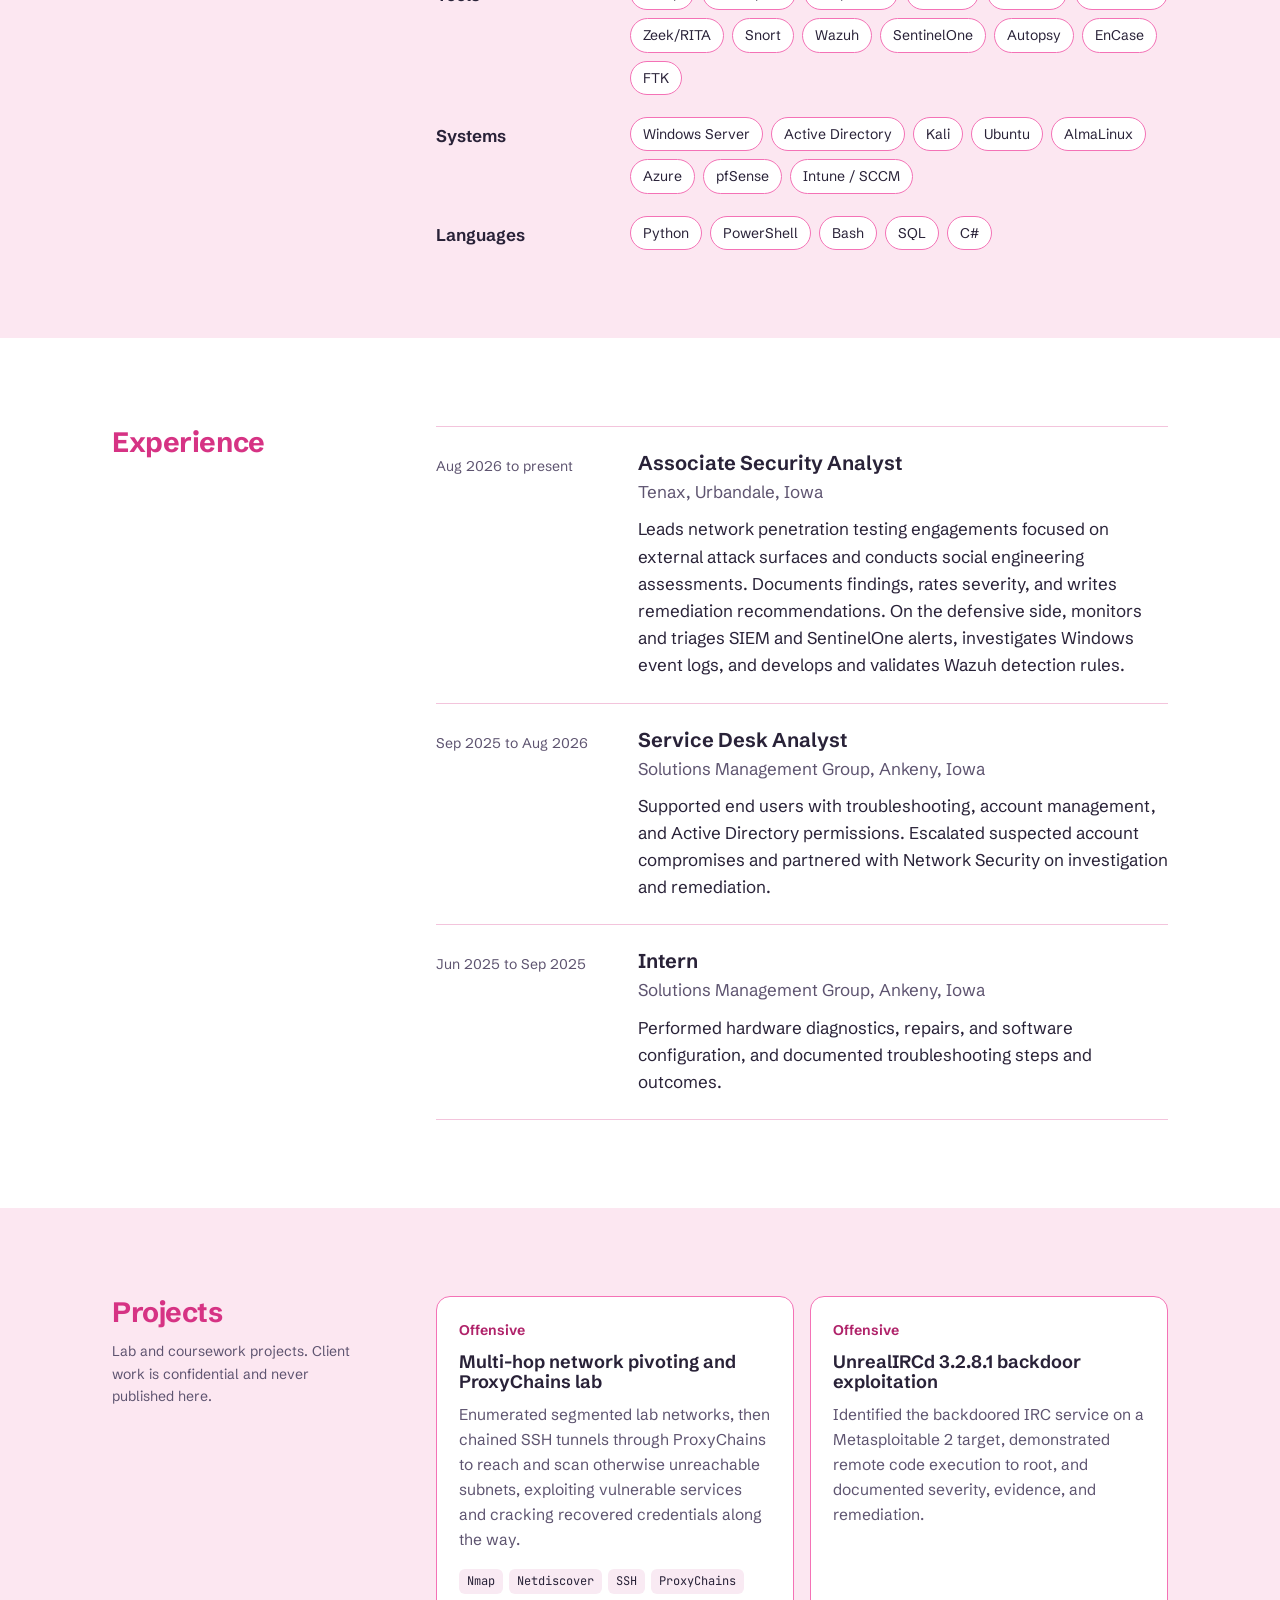
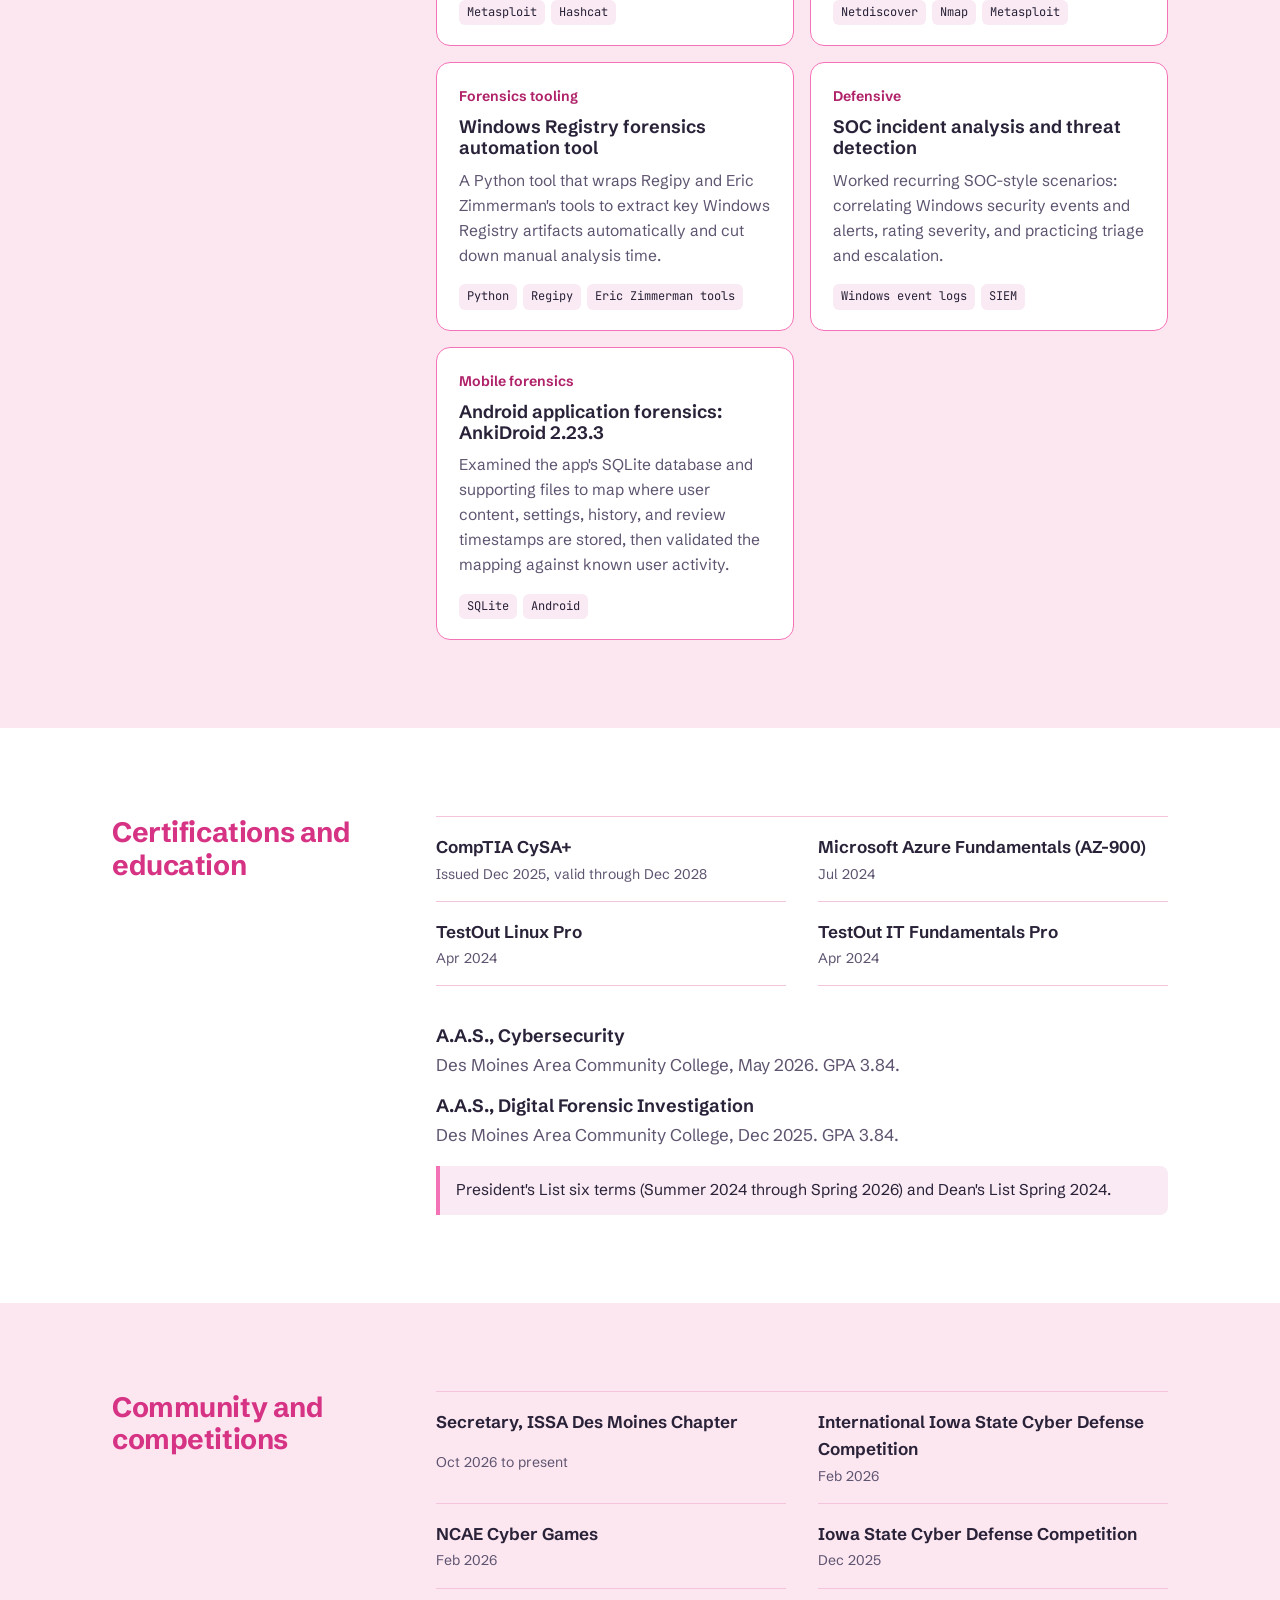
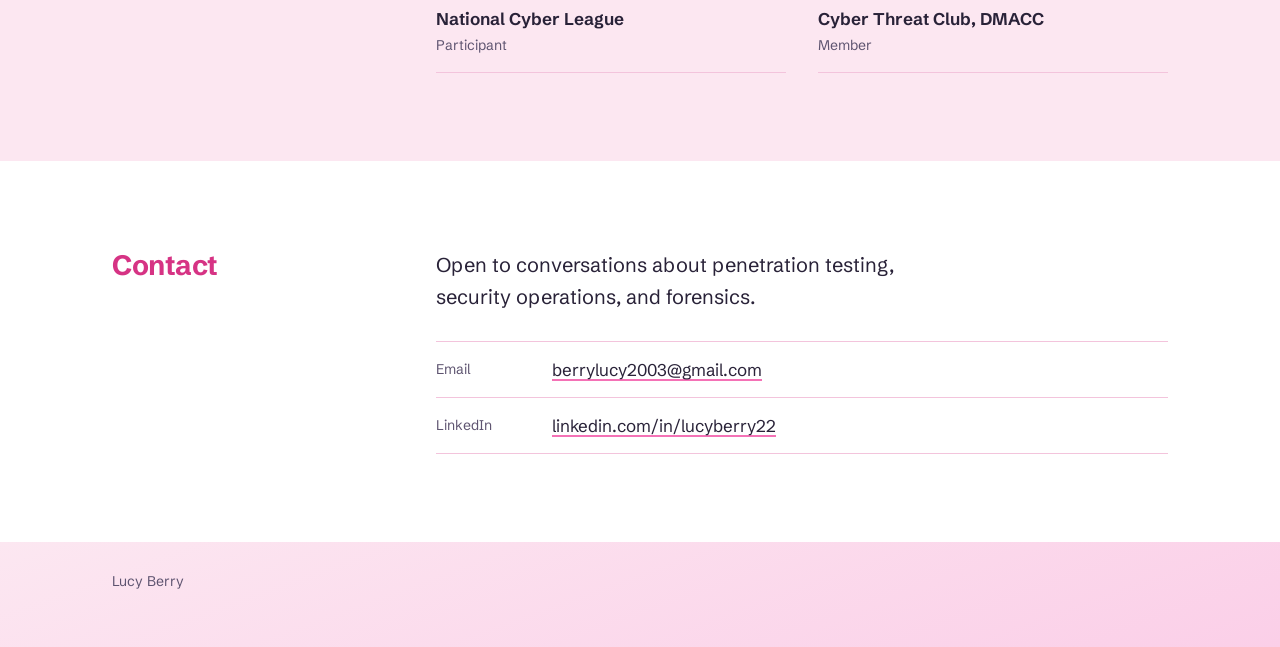
==== commit d8cfc9d2: "Update index.html" ====
--- a/index.html
+++ b/index.html
@@ -79,7 +79,7 @@
       <div class="wrap two-col">
         <h2 id="about-h">About</h2>
         <div class="prose">
-          <p>I'm an Associate Security Analyst at Tenax, where I get experience on both the offensive and defensive sides of cybersecurity. I work on penetration testing, including external assessments and social engineering, while also spending time in the SOC investigating alerts, analyzing logs, and responding to potential threats.</p>
+          <p>I'm an Associate Security Analyst at Tenax, where I get experience on both the offensive and defensive sides of cybersecurity. My work includes penetration testing, external assessments, and social enginerring, while also spending time in the SOC investigating alerts, analyzing logs, and responding to potential threats. My defensive work involves conducting security investigations by correlating events, reviewing evidence, tracing suspicious activity, identifying potential indicators of compromise, and determining the root cause and impact of security incidents.</p>
           <p>Before Tenax, I worked the service desk at Solutions Management Group, handling Active Directory access and escalating suspected account compromises to the security team. I have associate degrees in Cybersecurity and Digital Forensic Investigation from DMACC, and I serve as Secretary of ISSA Des Moines.</p>
           <p>I'm especially passionate about red teaming and digital forensics. I enjoy the challenge of thinking like an attacker, finding vulnerabilities, and digging into the details of an investigation to understand what happened.</p>
         </div>
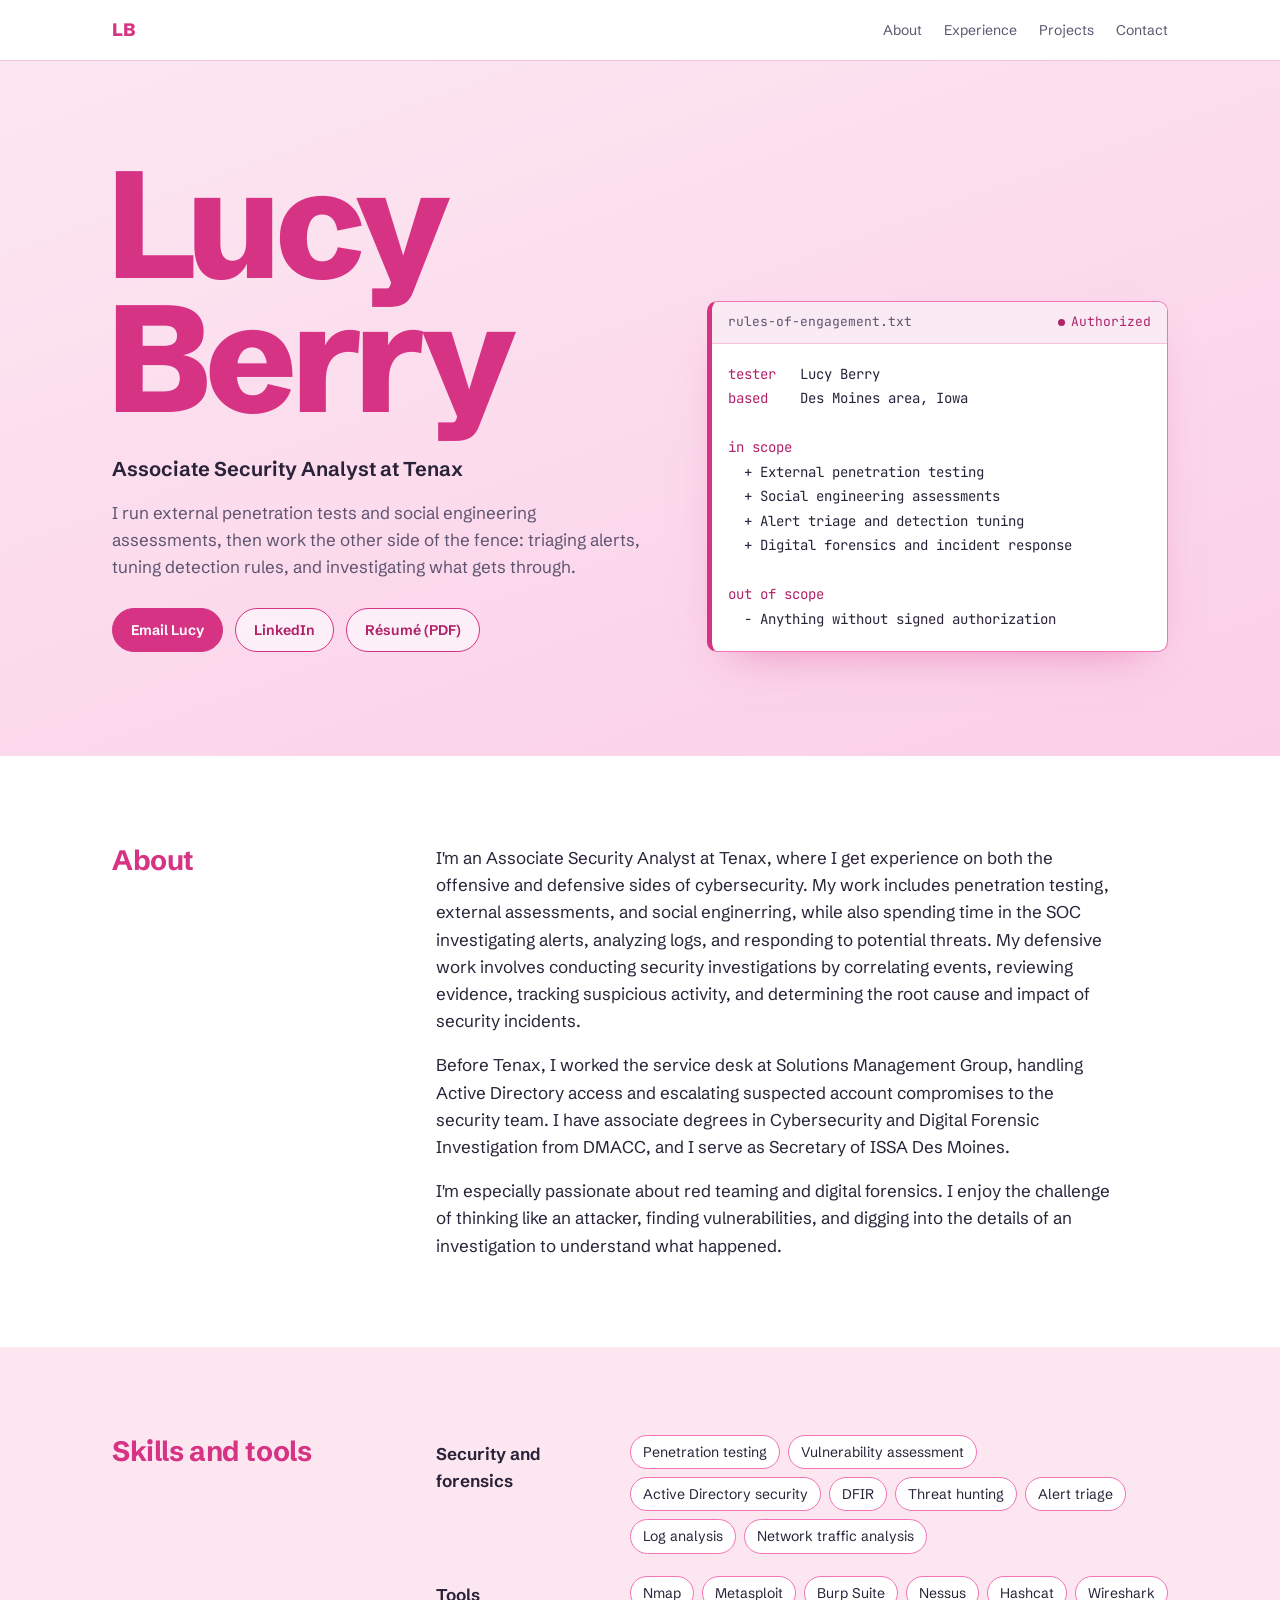
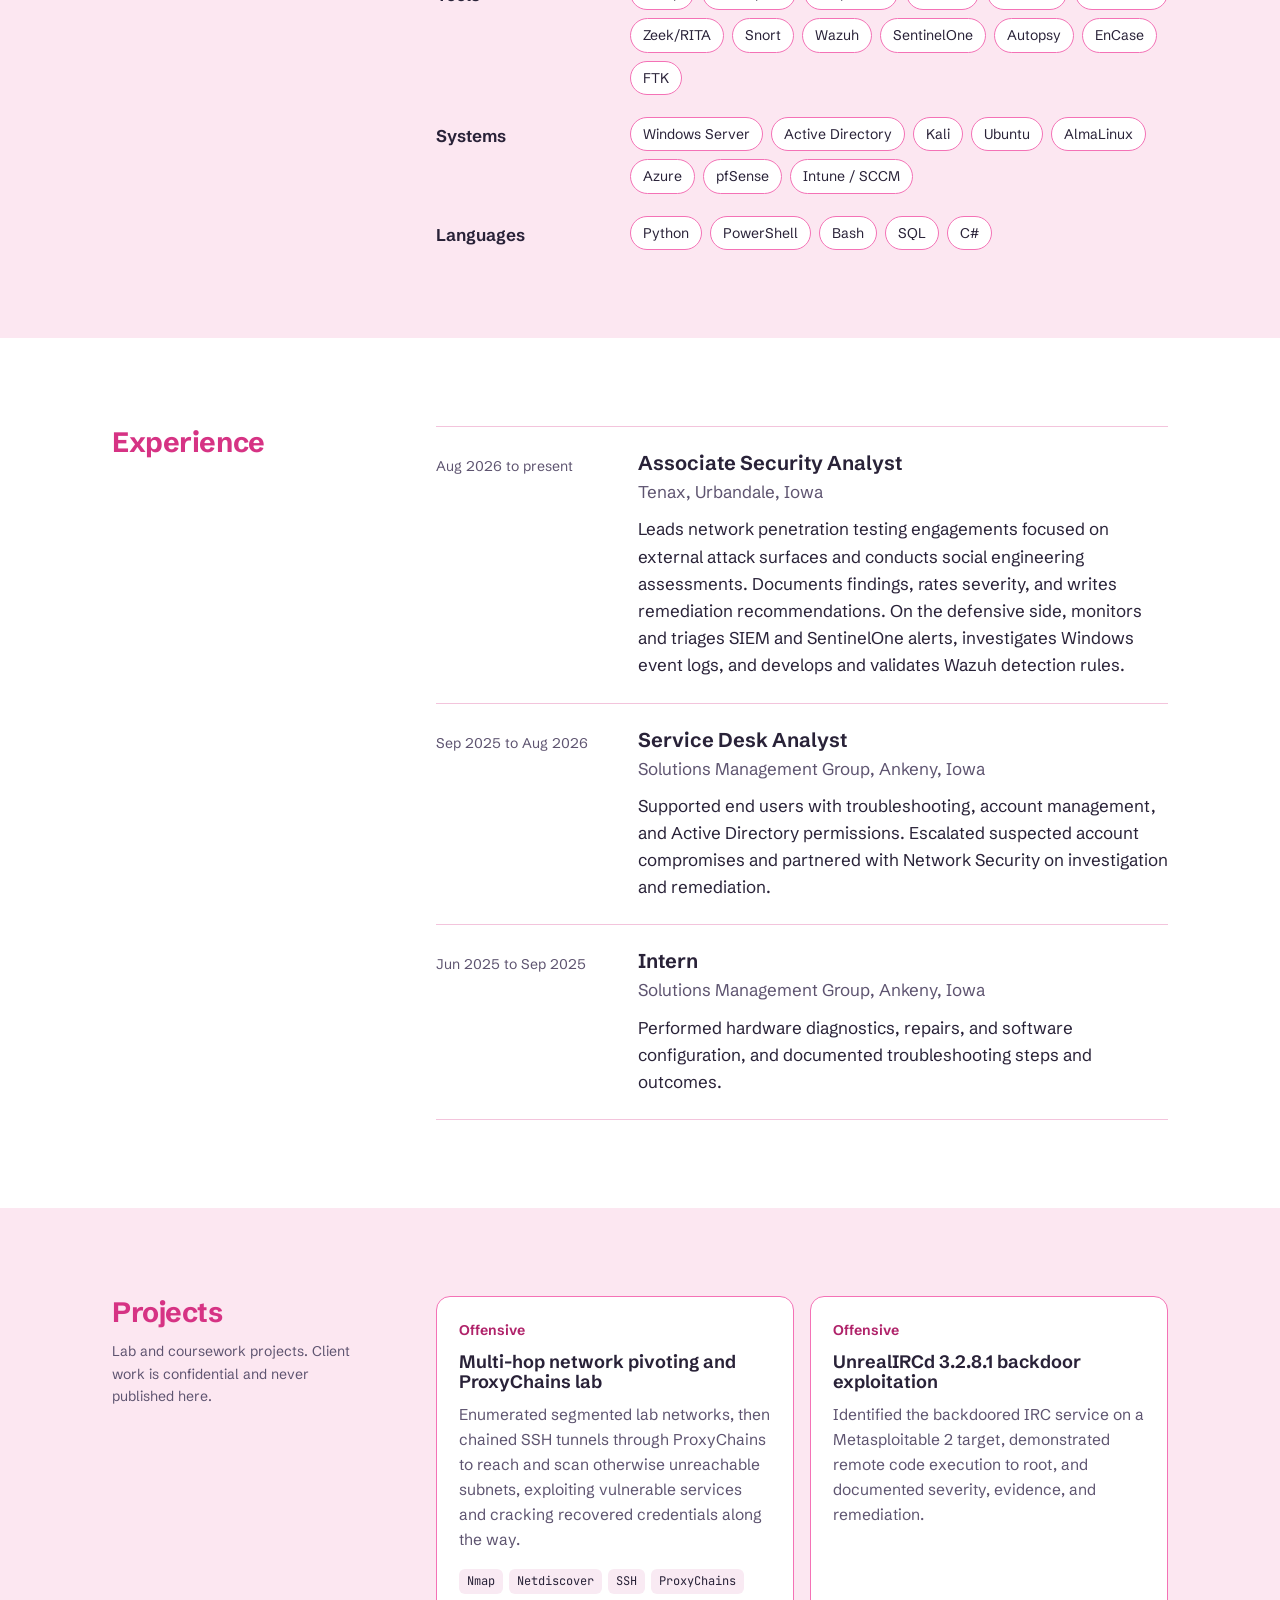
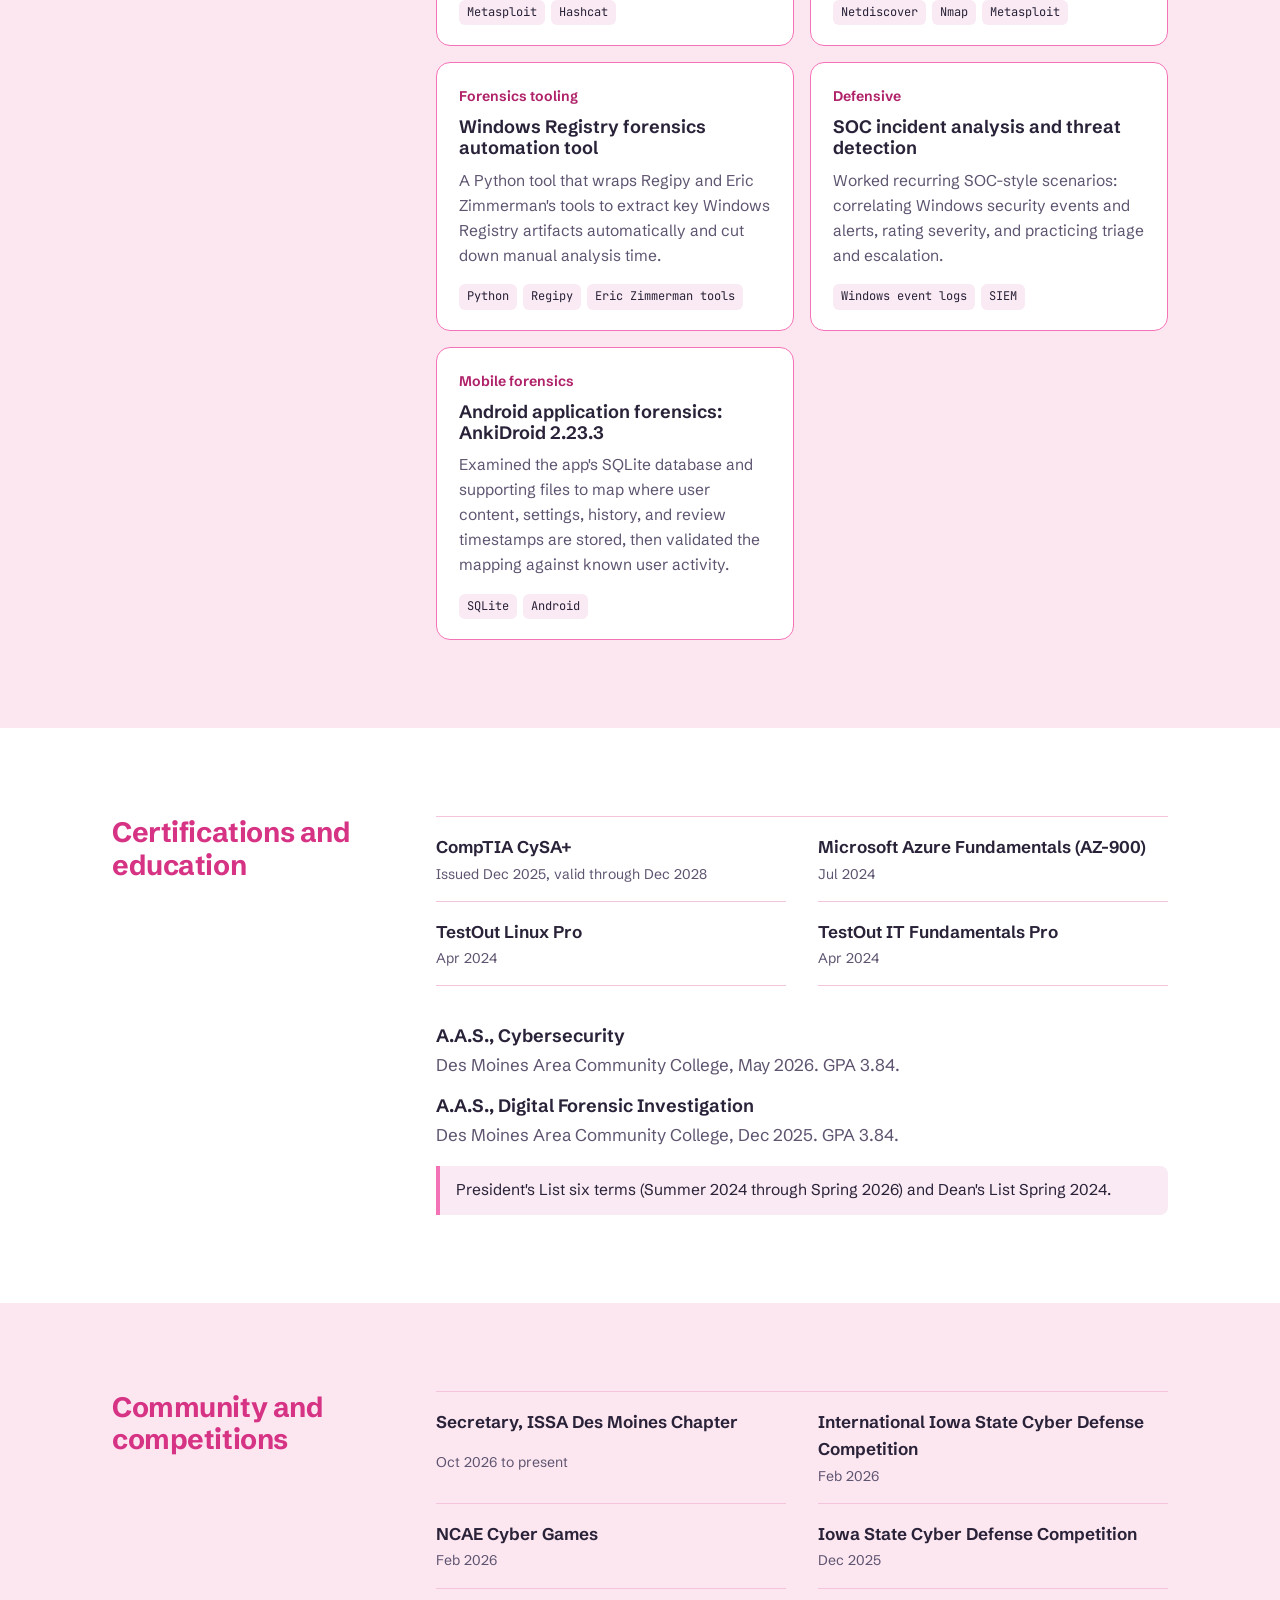
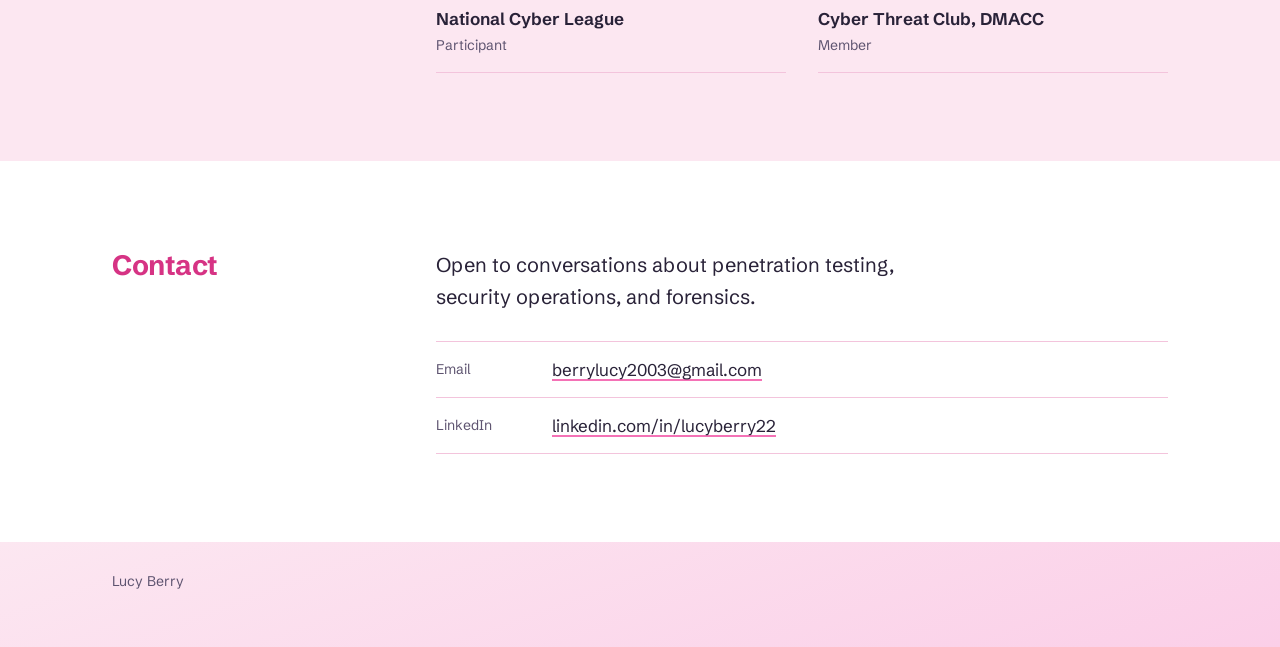
==== commit 322dd3fe: "Update index.html" ====
--- a/index.html
+++ b/index.html
@@ -79,7 +79,7 @@
       <div class="wrap two-col">
         <h2 id="about-h">About</h2>
         <div class="prose">
-          <p>I'm an Associate Security Analyst at Tenax, where I get experience on both the offensive and defensive sides of cybersecurity. My work includes penetration testing, external assessments, and social enginerring, while also spending time in the SOC investigating alerts, analyzing logs, and responding to potential threats. My defensive work involves conducting security investigations by correlating events, reviewing evidence, tracing suspicious activity, identifying potential indicators of compromise, and determining the root cause and impact of security incidents.</p>
+          <p>I'm an Associate Security Analyst at Tenax, where I get experience on both the offensive and defensive sides of cybersecurity. My work includes penetration testing, external assessments, and social enginerring, while also spending time in the SOC investigating alerts, analyzing logs, and responding to potential threats. My defensive work involves conducting security investigations by correlating events, reviewing evidence, tracking suspicious activity, and determining the root cause and impact of security incidents.</p>
           <p>Before Tenax, I worked the service desk at Solutions Management Group, handling Active Directory access and escalating suspected account compromises to the security team. I have associate degrees in Cybersecurity and Digital Forensic Investigation from DMACC, and I serve as Secretary of ISSA Des Moines.</p>
           <p>I'm especially passionate about red teaming and digital forensics. I enjoy the challenge of thinking like an attacker, finding vulnerabilities, and digging into the details of an investigation to understand what happened.</p>
         </div>
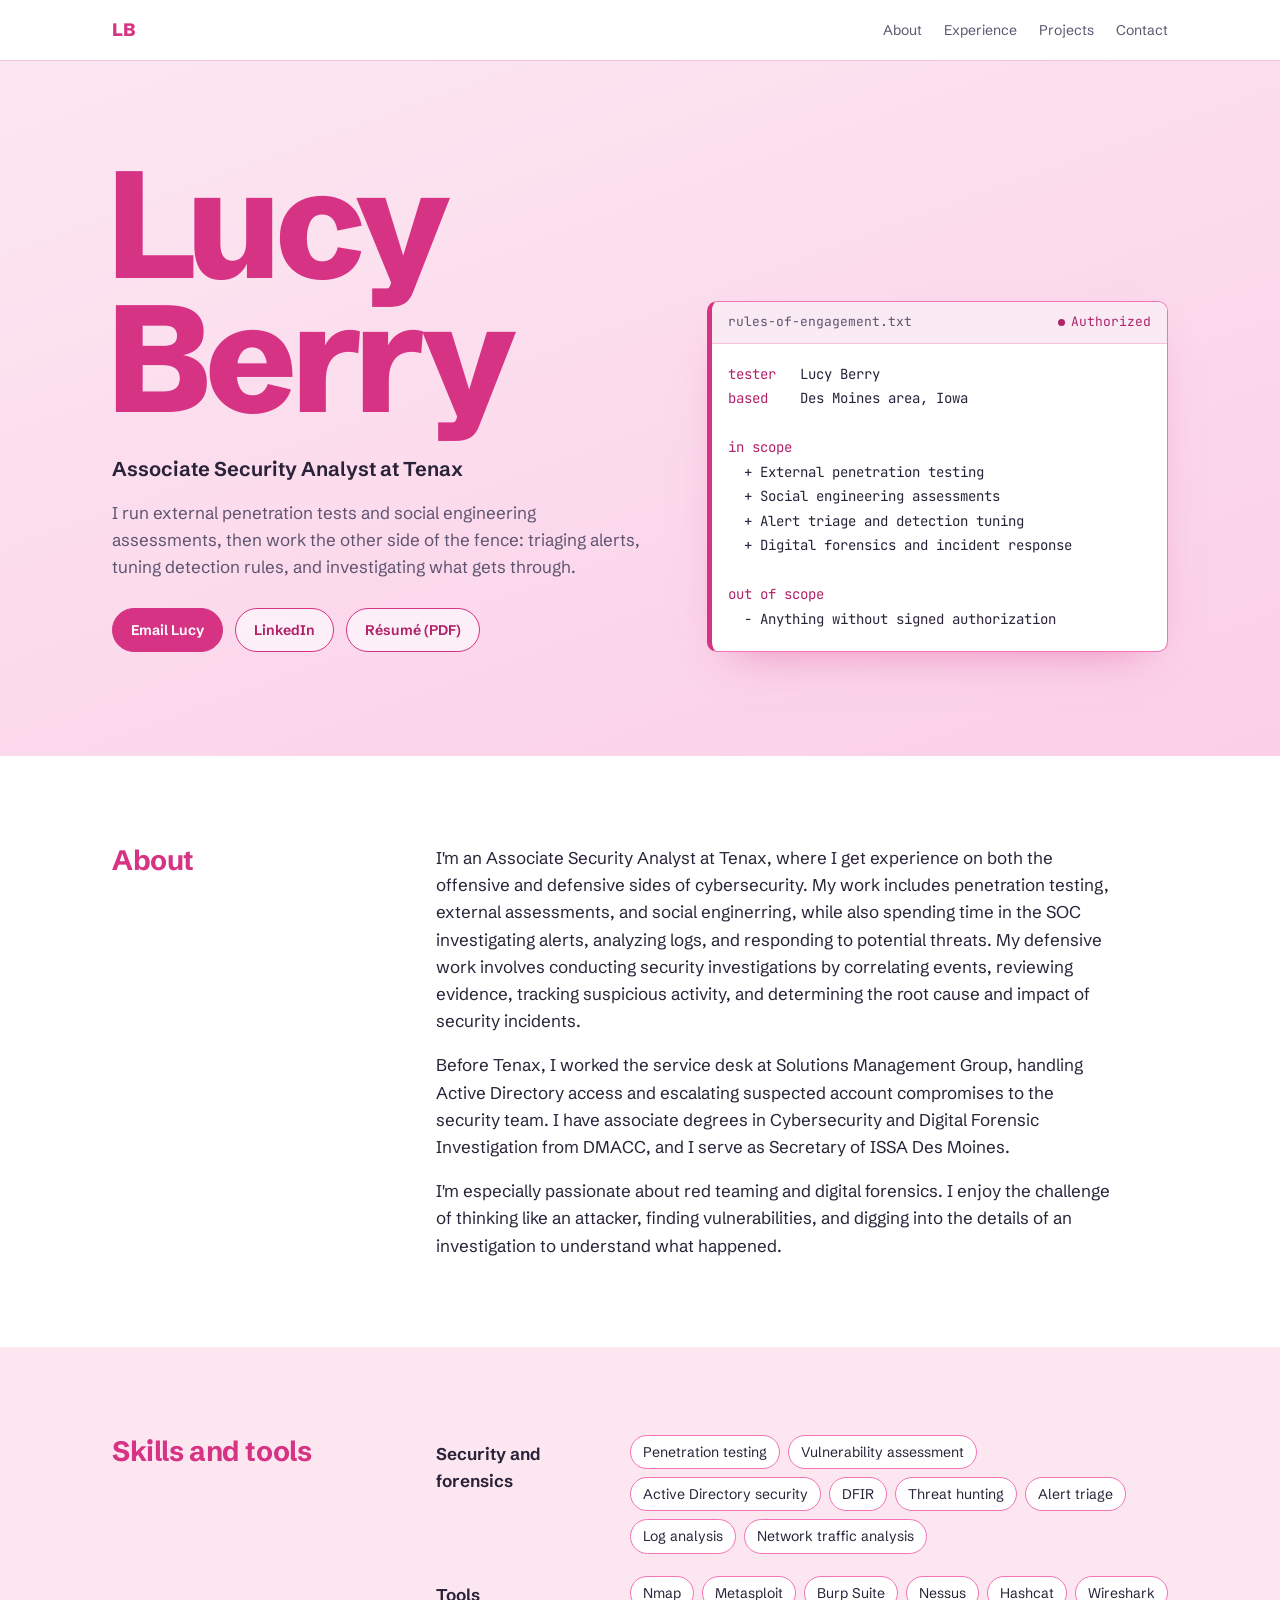
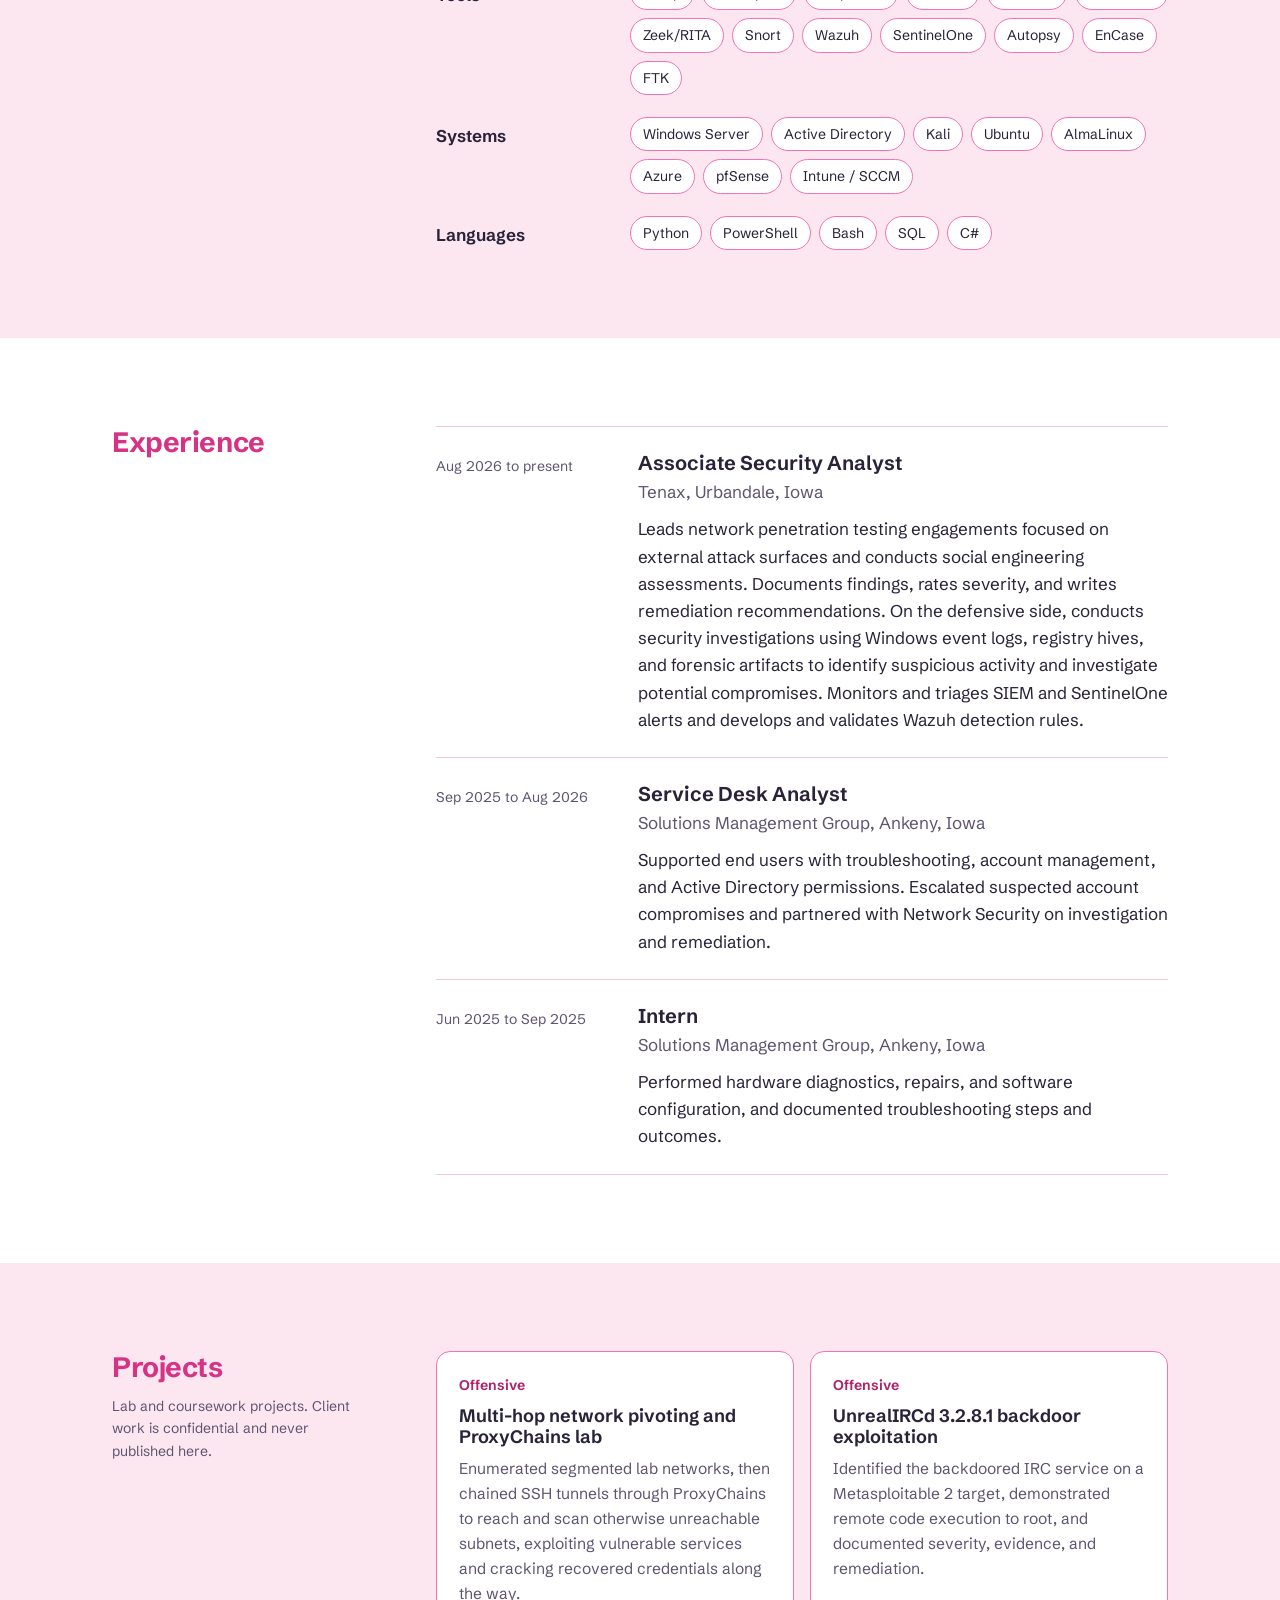
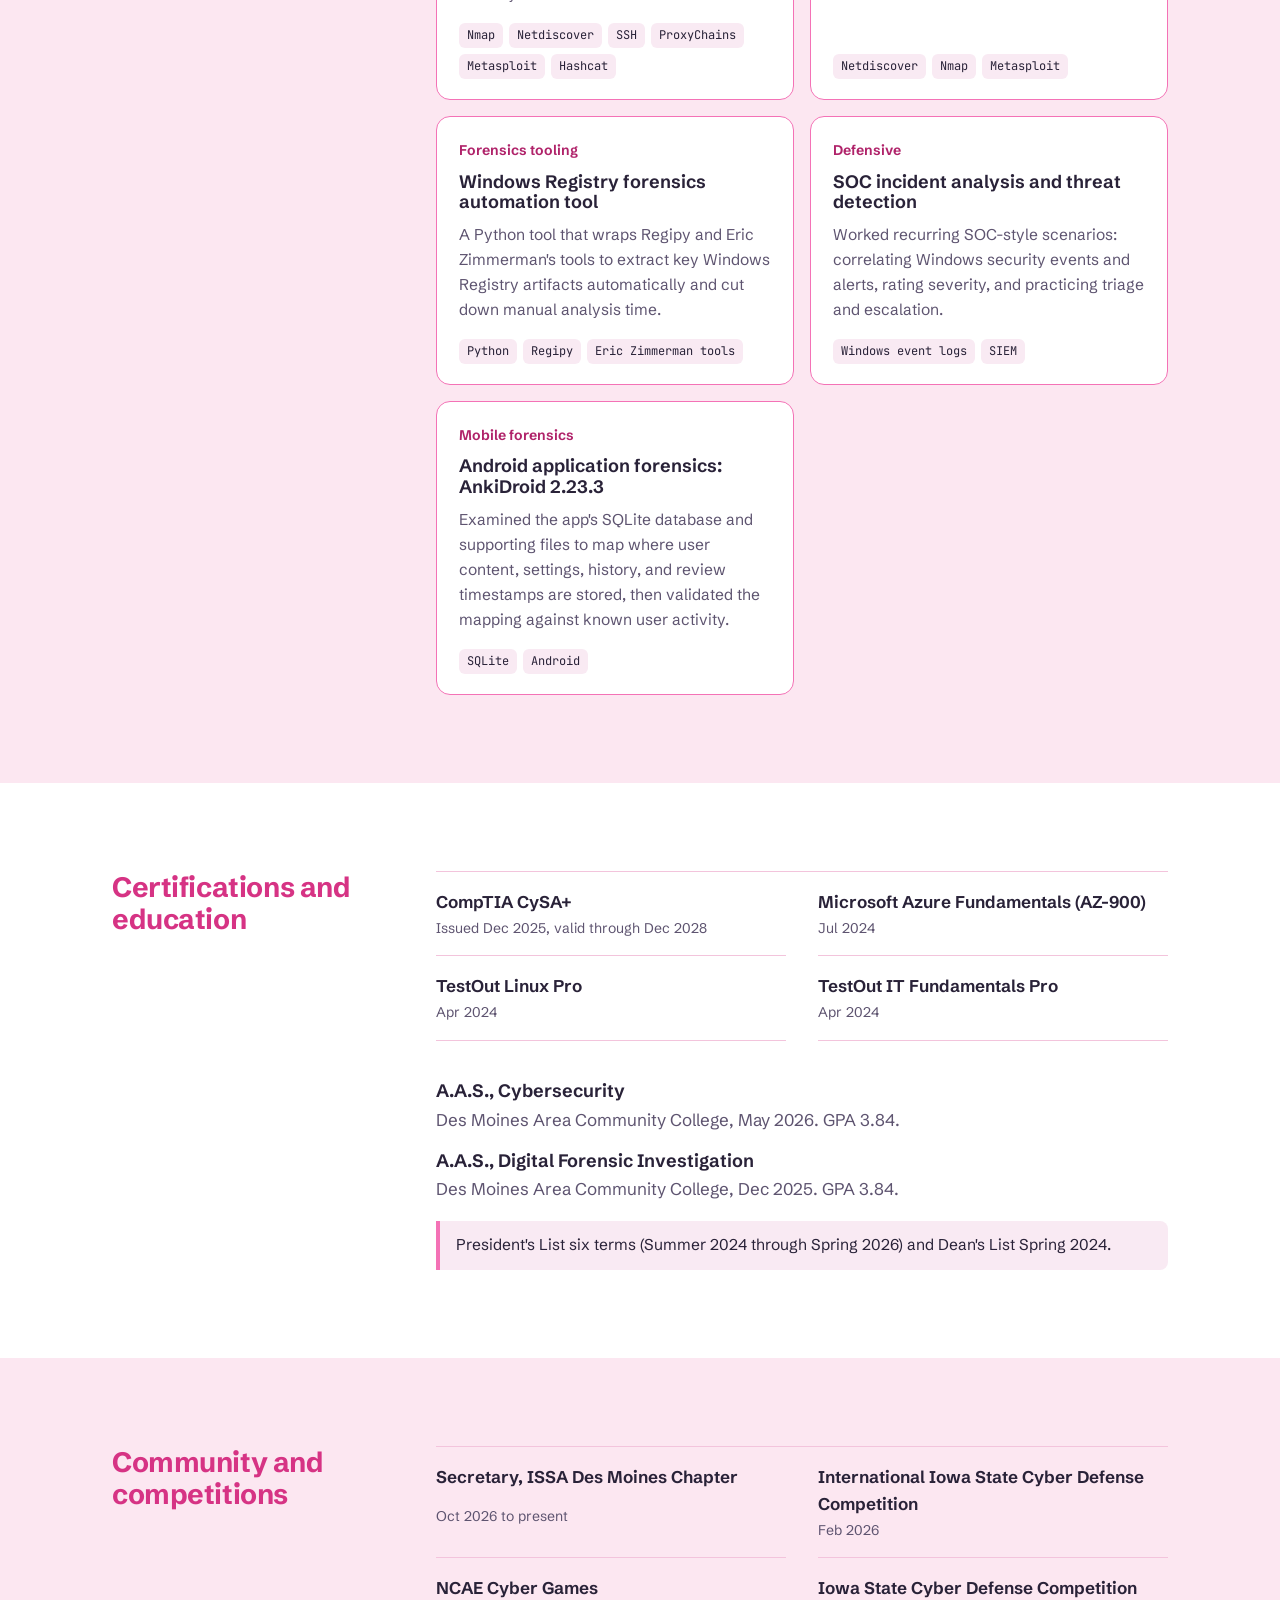
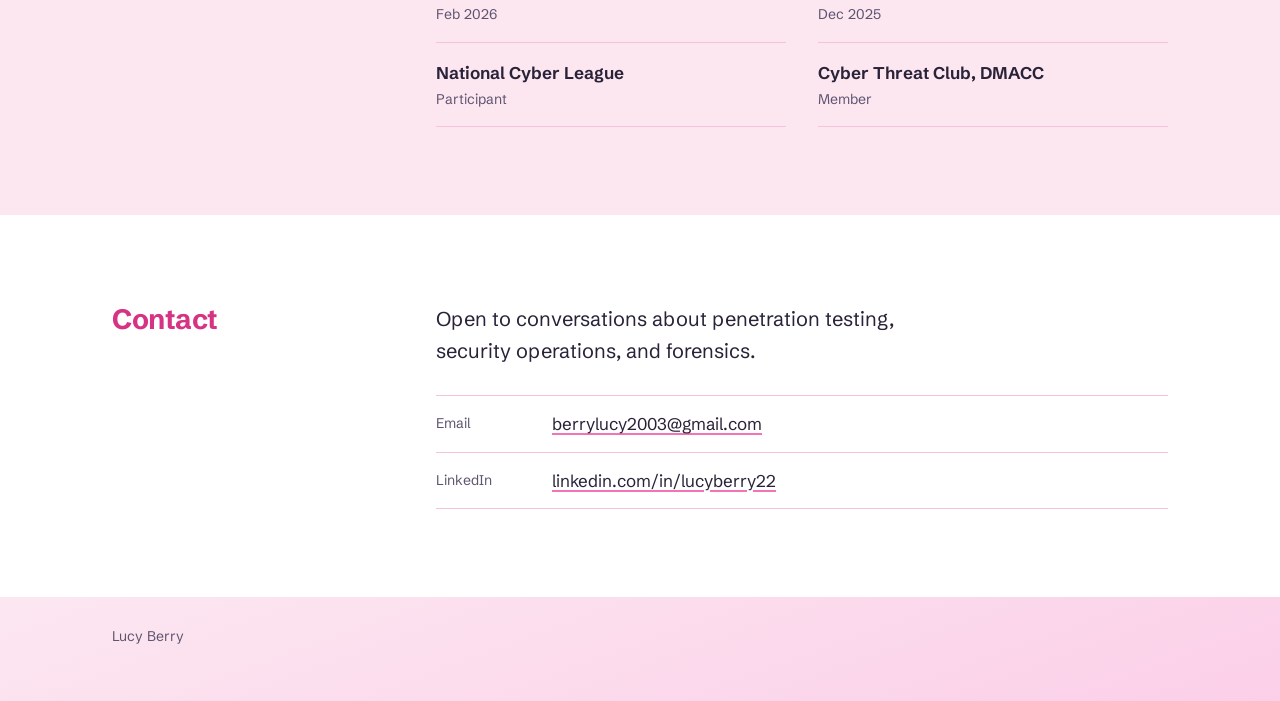
==== commit 0e351f7a: "Update index.html" ====
--- a/index.html
+++ b/index.html
@@ -137,7 +137,7 @@
             <div>
               <h3>Associate Security Analyst</h3>
               <p class="where">Tenax, Urbandale, Iowa</p>
-              <p>Leads network penetration testing engagements focused on external attack surfaces and conducts social engineering assessments. Documents findings, rates severity, and writes remediation recommendations. On the defensive side, monitors and triages SIEM and SentinelOne alerts, investigates Windows event logs, and develops and validates Wazuh detection rules.</p>
+              <p>Leads network penetration testing engagements focused on external attack surfaces and conducts social engineering assessments. Documents findings, rates severity, and writes remediation recommendations. On the defensive side, conducts security investigations using Windows event logs, registry hives, and forensic artifacts to identify suspicious activity and investigate potential compromises. Monitors and triages SIEM and SentinelOne alerts and develops and validates Wazuh detection rules.
             </div>
           </li>
           <li>
